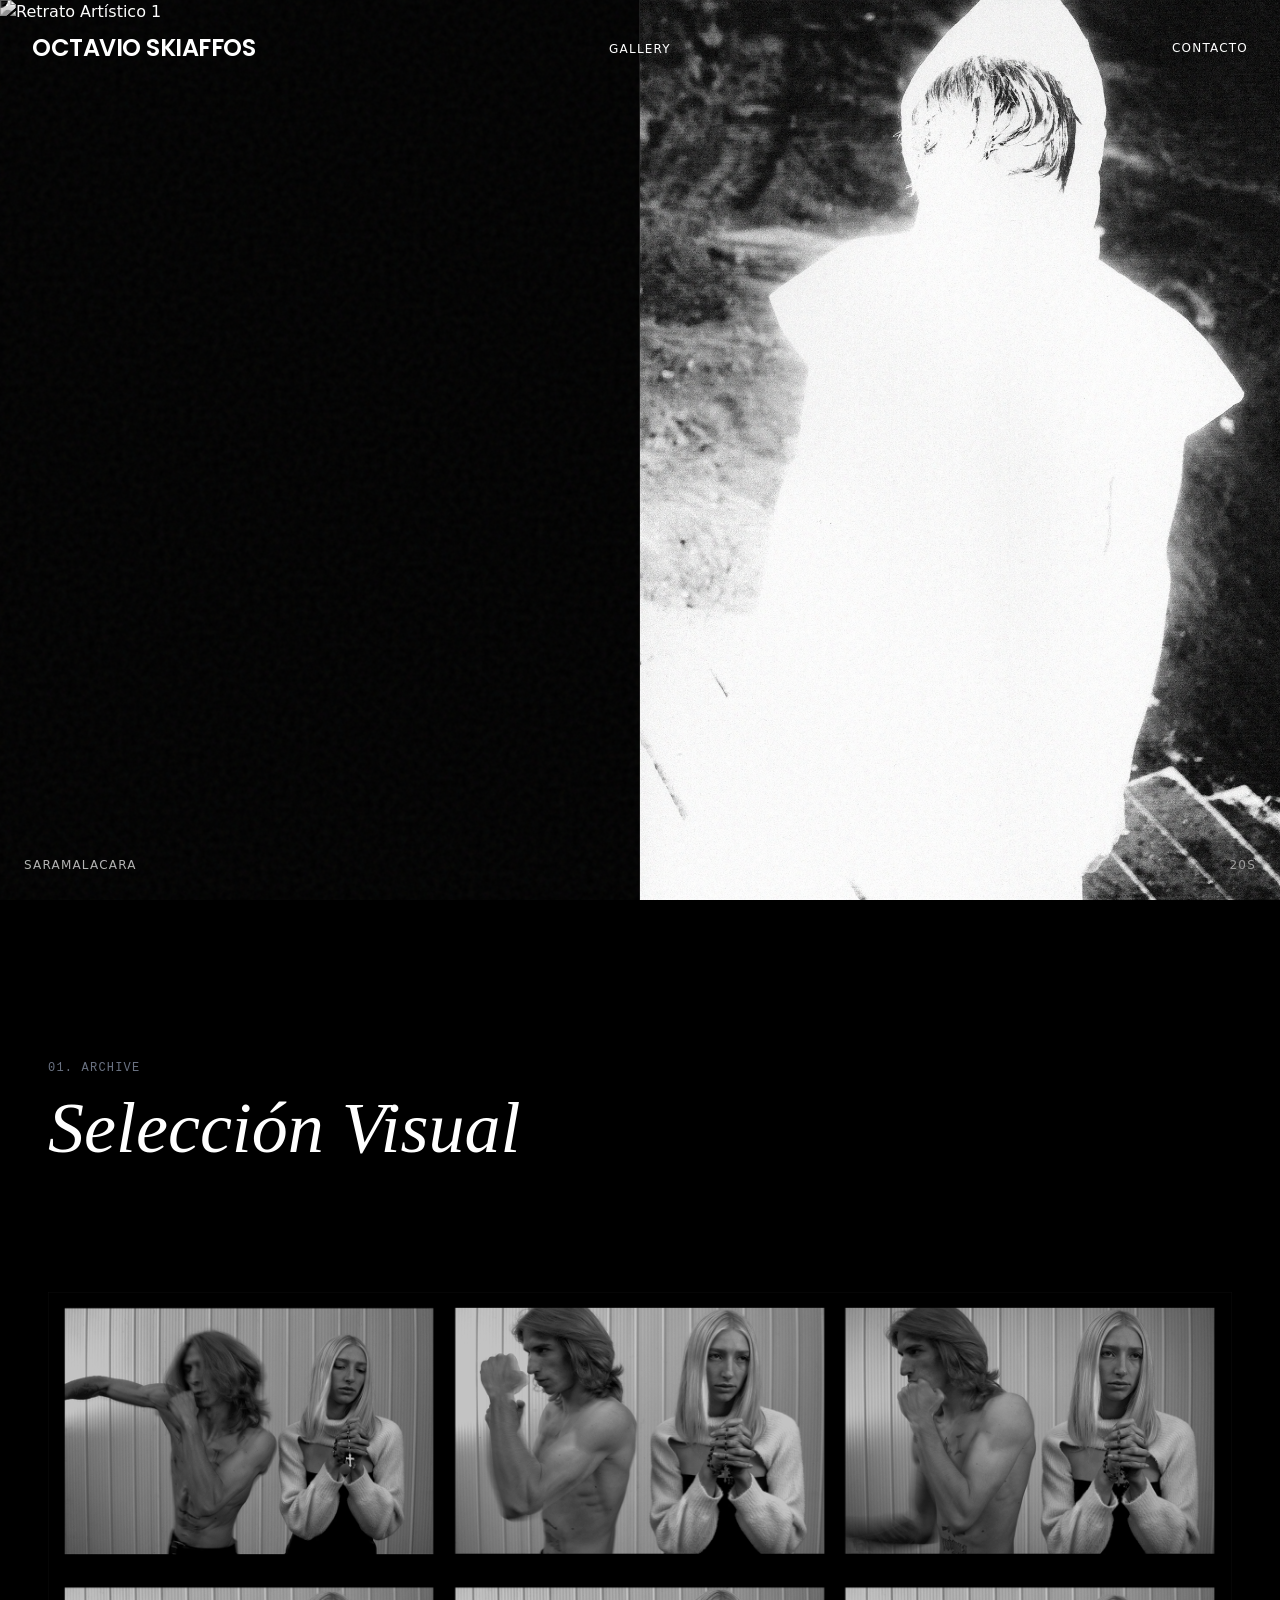
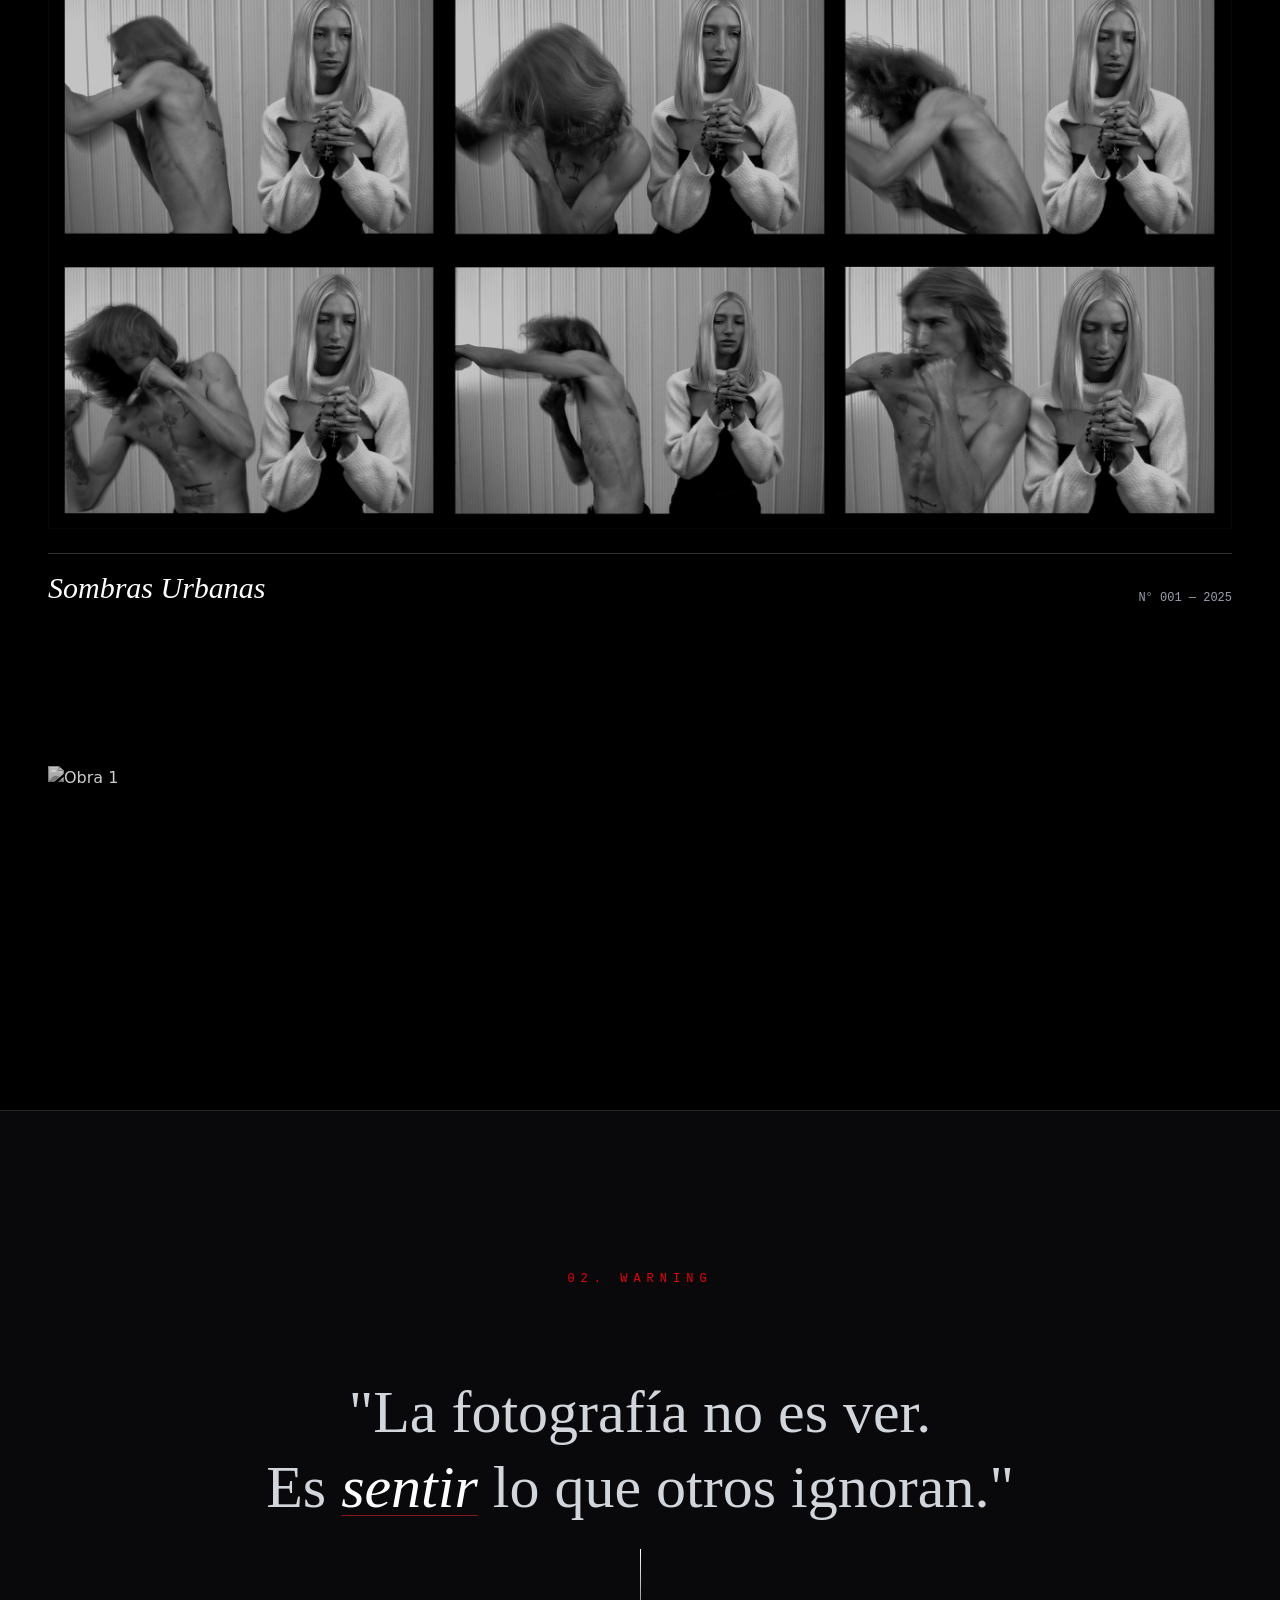
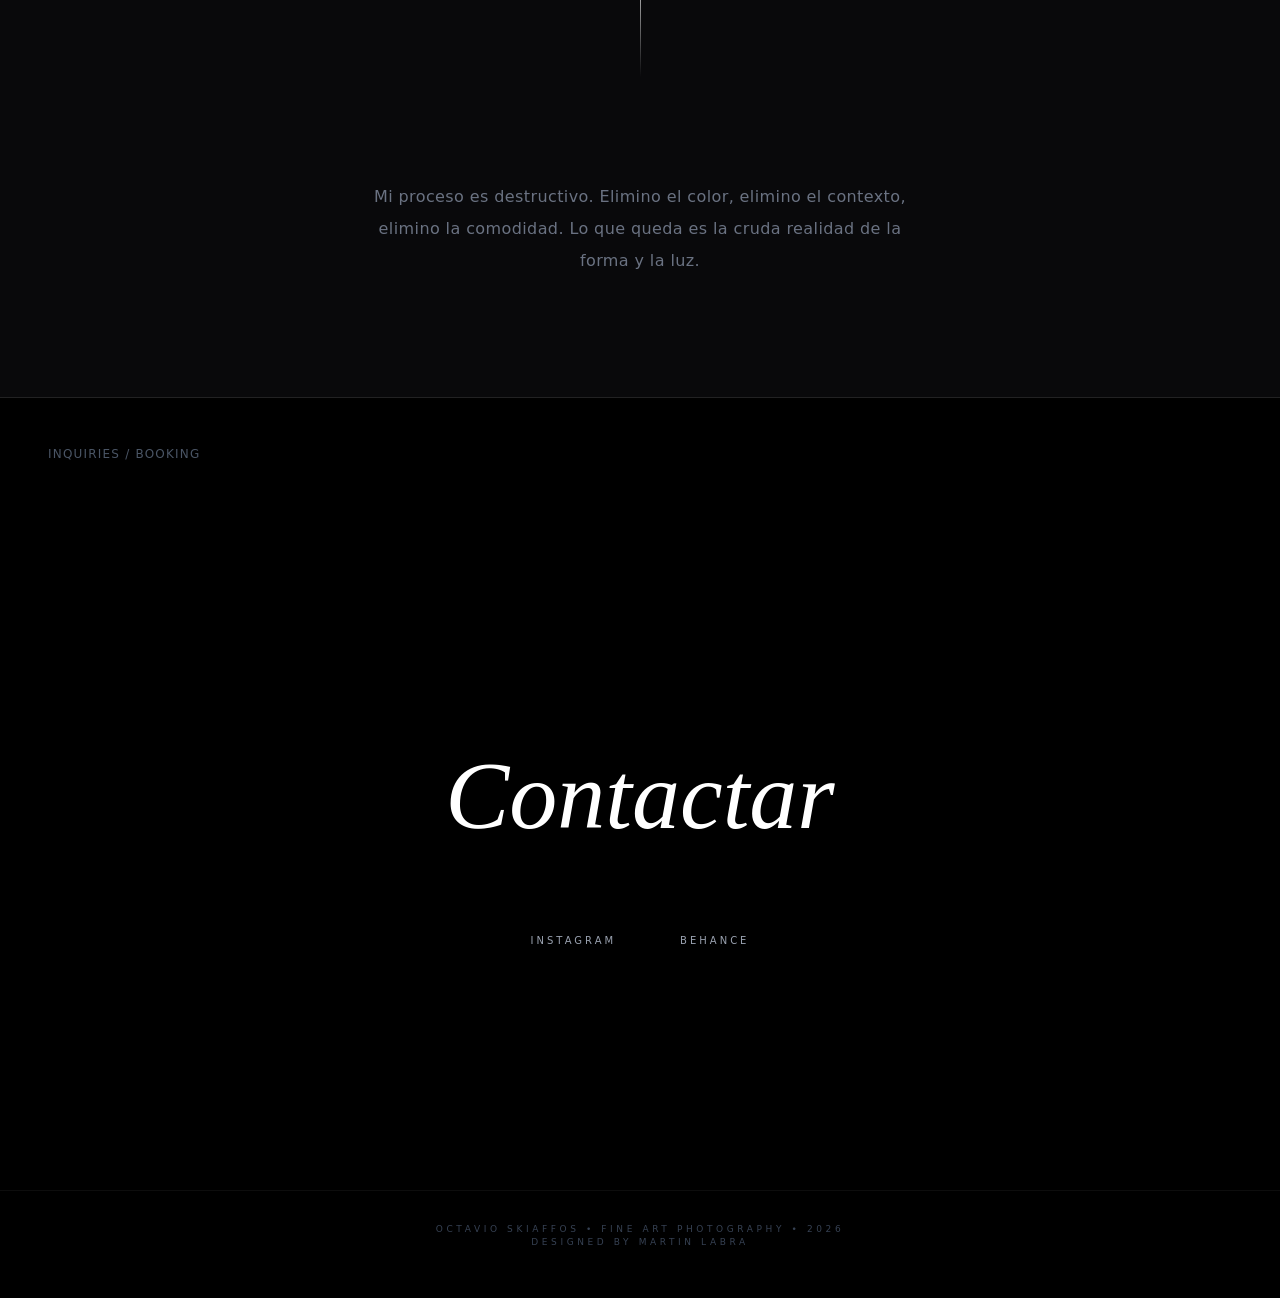
==== index.html @ 1b5b069c "Subida inicial (Corregida sin archivos gigantes)" ====
<!DOCTYPE html>
<html lang="es" class="scroll-smooth">
<head>
    <meta charset="UTF-8">
    <meta name="viewport" content="width=device-width, initial-scale=1.0">
    <title>OCTAVIOSKIAFFOS</title>
    <link href="./index.css" rel="stylesheet">
    <link rel="preconnect" href="https://fonts.googleapis.com">
    <link rel="preconnect" href="https://fonts.gstatic.com" crossorigin>
    <link href="https://fonts.googleapis.com/css2?family=Inter:wght@300;400&family=Playfair+Display:ital,wght@0,400;0,600;1,400&display=swap" rel="stylesheet">
    <link href="https://fonts.googleapis.com/css2?family=Poppins:wght@400;600;800;900&display=swap" rel="stylesheet">
    
    <style>
        /* --- CSS GLOBAL --- */
        body { cursor: none; } 
        
        /* Cursor mejorado: transition-opacity para que desaparezca suave al salir */
        .cursor-dot {
            pointer-events: none; 
            z-index: 9999; 
            mix-blend-mode: difference;
            transition: opacity 0.3s ease, transform 0.1s ease; /* Suavidad al desaparecer */
        }

        .noise {
            position: fixed; top: 0; left: 0; width: 100%; height: 100%;
            pointer-events: none; z-index: 50; opacity: 0.05;
            background-image: url("data:image/svg+xml,%3Csvg viewBox='0 0 200 200' xmlns='http://www.w3.org/2000/svg'%3E%3Cfilter id='noiseFilter'%3E%3CfeTurbulence type='fractalNoise' baseFrequency='0.65' numOctaves='3' stitchTiles='stitch'/%3E%3C/filter%3E%3Crect width='100%25' height='100%25' filter='url(%23noiseFilter)'/%3E%3C/svg%3E");
        }

        /* --- ANIMACIONES DEL LOADER --- */
        @keyframes fadeOutLoader {
            to { opacity: 0; visibility: hidden; }
        }

        @keyframes moveText {
            0% { 
                top: 50%; 
                left: 50%; 
                transform: translate(-50%, -50%); 
                font-size: 3rem; 
            }
            100% { 
                top: 32px; 
                left: 32px; 
                transform: translate(0, 0); 
                font-size: 1.5rem; 
            }
        }

        .font-poppins {
            font-family: 'Poppins', sans-serif !important;
            font-weight: 600 !important; 
            letter-spacing: -0.02em;
        }

        .animate-fadeOutLoader { 
            animation: fadeOutLoader 1.5s ease-out forwards; 
        }
        .animate-moveText { 
            animation: moveText 1.8s cubic-bezier(0.65, 0, 0.35, 1) forwards; 
            will-change: transform, font-size, top, left;
            backface-visibility: hidden;
        }
        
    </style>
</head>
<body class="text-white font-sans selection:bg-white selection:text-black overflow-x-hidden">

    <div id="loader" class="fixed inset-0 bg-black flex items-center justify-center z-[100]">
        <h1 id="loader-text" class="text-5xl leading-none font-poppins uppercase tracking-[0.2em] text-white text-center absolute whitespace-nowrap">
            Octavio Skiaffos
        </h1>
    </div>

    <div class="noise"></div>
    
    <div id="cursor" class="cursor-dot fixed w-4 h-4 bg-white rounded-full transform -translate-x-1/2 -translate-y-1/2"></div>

    <nav id="navbar" class="fixed top-0 w-full z-50 px-8 py-8 flex items-center transition-all duration-500 pointer-events-none opacity-0">
        <div id="nav-bg" class="absolute inset-0 bg-black/0 backdrop-blur-0 transition-all duration-500 z-[-1]"></div>

        <div class="flex-1 flex justify-start">
            <a href="#" class="pointer-events-auto text-xl md:text-2xl font-poppins uppercase tracking-[0.2em] text-white mix-blend-difference hover:opacity-70 transition z-50">
                Octavio Skiaffos
            </a>
        </div>

        <div class="flex-1 flex justify-center">
            <div id="nav-menu" class="pointer-events-auto transition-all duration-500">
                <a href="gallery1.html" class="text-[10px] md:text-xs tracking-widest uppercase text-white transition-all hover:text-gray-400">
                    Gallery
                </a>
            </div>
        </div>

        <div class="flex-1 flex justify-end">
            <a href="#contacto" class="pointer-events-auto text-[10px] md:text-xs tracking-widest uppercase text-white transition-all ">
                Contacto 
                <span class="absolute bottom-0 left-0 w-0 h-px bg-white transition-all group-hover:w-full"></span>
            </a>
        </div>
    </nav>

    <header class="h-screen w-full relative overflow-hidden bg-black flex flex-col md:flex-row">
        <div class="relative w-full h-1/2 md:w-1/2 md:h-full overflow-hidden group border-b md:border-b-0 md:border-r border-white/10">
            <img src="IMG/saramalacara/416.jpg" 
                 alt="Retrato Artístico 1" 
                 class="w-full h-full object-cover object-[0%_10%] grayscale hover:grayscale-0 transition-all duration-1000 ease-in-out transform scale-100 hover:scale-105">
            
            <div class="absolute bottom-6 left-6 z-10 mix-blend-difference pointer-events-none">
                <span class="text-xs uppercase tracking-widest text-white/70">SARAMALACARA</span>
            </div>
        </div>

        <div class="relative w-full h-1/2 md:w-1/2 md:h-full group">
            <img src="IMG/20s/24.jpg" 
                 alt="Retrato Artístico 2" 
                 class="w-full h-full object-cover object-[0%_5%] grayscale hover:grayscale-0 transition-all duration-1000 ease-in-out transform scale-100 hover:scale-105">
                 
            <div class="absolute bottom-6 right-6 z-10 mix-blend-difference pointer-events-none">
                <span class="text-xs uppercase tracking-widest text-white/70">20S</span>
            </div>
        </div>
    </header>

    <section id="obra" class="py-40 px-4 md:px-12 bg-black relative z-10">
        <div class="mb-32 flex flex-col items-start animate-on-scroll opacity-0 transition-opacity duration-1000">
            <span class="text-xs text-gray-500 font-mono mb-4 tracking-widest">01. ARCHIVE</span>
            <h2 class="text-5xl md:text-7xl font-serif italic text-white">Selección Visual</h2>
        </div>

        <div class="relative w-full mb-40 group animate-on-scroll opacity-0 transition-all duration-1000 translate-y-20">
            <div class="w-full overflow-hidden grayscale hover:grayscale-0 transition duration-1000 ease-in-out relative">
                <img src="IMG/editorial/SANTA TRINIDAD CONTACT SHEET.jpg" 
                     alt="Obra 1" 
                     class="block w-full h-auto transform scale-100 group-hover:scale-105 transition duration-1000">
                <div class="absolute inset-0 bg-black/20 group-hover:bg-transparent transition duration-1000"></div>
            </div>
            <div class="mt-6 flex justify-between items-end border-t border-white/20 pt-4">
                <h3 class="text-3xl font-serif italic">Sombras Urbanas</h3>
                <span class="text-xs font-mono text-gray-400">N° 001 &mdash; 2025</span>
            </div>
        </div>

        <div class="relative w-full mb-40 group animate-on-scroll opacity-0 transition-all duration-1000 translate-y-20">
            <div class="w-full overflow-hidden grayscale hover:grayscale-0 transition duration-1000 ease-in-out relative">
                <img src="IMG/editorial/200.jpeg" 
                     alt="Obra 1" 
                     class="block w-full h-auto transform scale-100 group-hover:scale-105 transition duration-1000">
                <div class="absolute inset-0 bg-black/20 group-hover:bg-transparent transition duration-1000"></div>
            </div>
        </div>
    </section>

    <section id="manifiesto" class="py-40 px-8 bg-zinc-950 text-center flex flex-col items-center justify-center min-h-[90vh] relative z-10 border-y border-white/10">
        <span class="text-xs text-red-600 font-mono mb-12 tracking-[0.5em] uppercase animate-on-scroll opacity-0">02. Warning</span>
        <p class="text-3xl md:text-6xl font-serif leading-tight max-w-5xl text-gray-300 animate-on-scroll opacity-0 translate-y-10 transition-all duration-1000 delay-300">
            "La fotografía no es ver. <br>Es <span class="text-white italic underline decoration-1 underline-offset-8 decoration-red-900">sentir</span> lo que otros ignoran."
        </p>
        <div class="w-[1px] h-32 bg-gradient-to-b from-white to-transparent my-16 animate-on-scroll opacity-0 delay-500"></div>
        <p class="text-sm md:text-base text-gray-500 max-w-xl leading-loose font-light tracking-wide animate-on-scroll opacity-0 translate-y-10 transition-all duration-1000 delay-700">
            Mi proceso es destructivo. Elimino el color, elimino el contexto, elimino la comodidad. Lo que queda es la cruda realidad de la forma y la luz.
        </p>
    </section>

    <section id="contacto" class="h-screen flex flex-col justify-center items-center bg-black relative z-10">
        <span class="absolute top-12 left-12 text-xs text-gray-600 tracking-widest">INQUIRIES / BOOKING</span>
        
        <div class="relative group">
            <a href="mailto:art@octavioskiaffos.com" class="text-5xl md:text-8xl font-serif italic text-white mix-blend-difference hover:text-red-600 transition duration-700">
                Contactar
            </a>
             <div class="h-px w-0 bg-red-600 mt-2 transition-all duration-700 group-hover:w-full"></div>
        </div>
        
        <div class="mt-20 flex space-x-16">
            <a href="#" class="text-[10px] tracking-[0.3em] uppercase text-gray-400 hover:text-white transition">Instagram</a>
            <a href="#" class="text-[10px] tracking-[0.3em] uppercase text-gray-400 hover:text-white transition">Behance</a>
        </div>

        <footer class="absolute bottom-12 w-full text-center border-t border-white/5 pt-8">
            <p class="text-[9px] text-gray-700 tracking-[0.4em] uppercase">
                Octavio Skiaffos &bull; Fine Art Photography &bull; 2026
            </p>
            <p class="text-[9px] text-gray-700 tracking-[0.4em] uppercase">
                Designed by Martin Labra
            </p>
        </footer>
    </section>

    <script>
        // --- 1. FORZAR SCROLL AL INICIO AL RECARGAR ---
        // Esto le dice al navegador que no recuerde dónde estaba el usuario.
        if (history.scrollRestoration) {
            history.scrollRestoration = 'manual';
        }
        window.scrollTo(0, 0);

        // --- 2. CURSOR ---
        const cursor = document.getElementById('cursor');
        
        // Movimiento básico
        const moveCursor = (e) => {
            cursor.style.left = e.clientX + 'px';
            cursor.style.top = e.clientY + 'px';
        }
        document.addEventListener('mousemove', moveCursor);

        // Ocultar cursor si sale de la ventana
        document.addEventListener('mouseleave', () => {
            cursor.classList.add('opacity-0');
        });
        
        // Mostrar cursor al volver a entrar
        document.addEventListener('mouseenter', () => {
            cursor.classList.remove('opacity-0');
        });

        // Scroll animation observer
        const observer = new IntersectionObserver((entries) => {
            entries.forEach(entry => {
                if (entry.isIntersecting) {
                    entry.target.classList.remove('opacity-0', 'translate-y-20');
                }
            });
        }, { threshold: 0.1 });

        document.querySelectorAll('.animate-on-scroll').forEach((el) => {
            observer.observe(el);
        });

        // Efecto del nav (Scroll)
        const navBg = document.getElementById('nav-bg');
        const navbar = document.getElementById('navbar');

        window.addEventListener('scroll', () => {
            if (window.scrollY > 50) {
                navBg.classList.replace('bg-black/0', 'bg-black'); 
                navBg.classList.replace('backdrop-blur-0', 'backdrop-blur-md');
                navbar.classList.replace('py-8', 'py-4');
            } else {
                navBg.classList.replace('bg-black', 'bg-black/0'); 
                navBg.classList.replace('backdrop-blur-md', 'backdrop-blur-0');
                navbar.classList.replace('py-4', 'py-8');
            }
        });

        // --- SCRIPT DEL LOADER ---
        document.addEventListener('DOMContentLoaded', () => {
            const loader = document.getElementById('loader');
            const loaderText = document.getElementById('loader-text');
            const navElements = document.getElementById('navbar');

            // Asegurar bloqueo de scroll
            document.body.classList.add('overflow-hidden');
            window.scrollTo(0, 0); // Doble seguridad

            setTimeout(() => {
                loaderText.classList.add('animate-moveText');
            }, 300);

            loaderText.addEventListener('animationend', () => {
                loader.classList.add('animate-fadeOutLoader');
                
                setTimeout(() => {
                    loader.style.display = 'none'; 
                    document.body.classList.remove('overflow-hidden'); 
                    navElements.classList.remove('opacity-0'); 
                }, 1400); 
            });
        });
    </script>
</body>
</html>
---- index.css ----
/*! tailwindcss v4.1.18 | MIT License | https://tailwindcss.com */
@layer properties;
@layer theme, base, components, utilities;
@layer theme {
  :root, :host {
    --font-sans: ui-sans-serif, system-ui, sans-serif, 'Apple Color Emoji', 'Segoe UI Emoji', 'Segoe UI Symbol',
    'Noto Color Emoji';
    --font-serif: ui-serif, Georgia, Cambria, 'Times New Roman', Times, serif;
    --font-mono: ui-monospace, SFMono-Regular, Menlo, Monaco, Consolas, 'Liberation Mono', 'Courier New',
    monospace;
    --color-red-500: oklch(63.7% 0.237 25.331);
    --color-red-600: oklch(57.7% 0.245 27.325);
    --color-red-900: oklch(39.6% 0.141 25.723);
    --color-blue-500: oklch(62.3% 0.214 259.815);
    --color-blue-600: oklch(54.6% 0.245 262.881);
    --color-blue-700: oklch(48.8% 0.243 264.376);
    --color-gray-50: oklch(98.5% 0.002 247.839);
    --color-gray-300: oklch(87.2% 0.01 258.338);
    --color-gray-400: oklch(70.7% 0.022 261.325);
    --color-gray-500: oklch(55.1% 0.027 264.364);
    --color-gray-600: oklch(44.6% 0.03 256.802);
    --color-gray-700: oklch(37.3% 0.034 259.733);
    --color-gray-800: oklch(27.8% 0.033 256.848);
    --color-gray-900: oklch(21% 0.034 264.665);
    --color-zinc-700: oklch(37% 0.013 285.805);
    --color-zinc-800: oklch(27.4% 0.006 286.033);
    --color-zinc-900: oklch(21% 0.006 285.885);
    --color-zinc-950: oklch(14.1% 0.005 285.823);
    --color-black: #000;
    --color-white: #fff;
    --spacing: 0.25rem;
    --container-md: 28rem;
    --container-lg: 32rem;
    --container-xl: 36rem;
    --container-3xl: 48rem;
    --container-4xl: 56rem;
    --container-5xl: 64rem;
    --container-7xl: 80rem;
    --text-xs: 0.75rem;
    --text-xs--line-height: calc(1 / 0.75);
    --text-sm: 0.875rem;
    --text-sm--line-height: calc(1.25 / 0.875);
    --text-base: 1rem;
    --text-base--line-height: calc(1.5 / 1);
    --text-lg: 1.125rem;
    --text-lg--line-height: calc(1.75 / 1.125);
    --text-xl: 1.25rem;
    --text-xl--line-height: calc(1.75 / 1.25);
    --text-2xl: 1.5rem;
    --text-2xl--line-height: calc(2 / 1.5);
    --text-3xl: 1.875rem;
    --text-3xl--line-height: calc(2.25 / 1.875);
    --text-4xl: 2.25rem;
    --text-4xl--line-height: calc(2.5 / 2.25);
    --text-5xl: 3rem;
    --text-5xl--line-height: 1;
    --text-6xl: 3.75rem;
    --text-6xl--line-height: 1;
    --text-7xl: 4.5rem;
    --text-7xl--line-height: 1;
    --text-8xl: 6rem;
    --text-8xl--line-height: 1;
    --text-9xl: 8rem;
    --text-9xl--line-height: 1;
    --font-weight-light: 300;
    --font-weight-medium: 500;
    --font-weight-semibold: 600;
    --font-weight-bold: 700;
    --font-weight-extrabold: 800;
    --tracking-tighter: -0.05em;
    --tracking-tight: -0.025em;
    --tracking-wide: 0.025em;
    --tracking-widest: 0.1em;
    --leading-tight: 1.25;
    --leading-relaxed: 1.625;
    --leading-loose: 2;
    --radius-md: 0.375rem;
    --radius-lg: 0.5rem;
    --ease-out: cubic-bezier(0, 0, 0.2, 1);
    --ease-in-out: cubic-bezier(0.4, 0, 0.2, 1);
    --blur-md: 12px;
    --aspect-video: 16 / 9;
    --default-transition-duration: 150ms;
    --default-transition-timing-function: cubic-bezier(0.4, 0, 0.2, 1);
    --default-font-family: var(--font-sans);
    --default-mono-font-family: var(--font-mono);
  }
}
@layer base {
  *, ::after, ::before, ::backdrop, ::file-selector-button {
    box-sizing: border-box;
    margin: 0;
    padding: 0;
    border: 0 solid;
  }
  html, :host {
    line-height: 1.5;
    -webkit-text-size-adjust: 100%;
    tab-size: 4;
    font-family: var(--default-font-family, ui-sans-serif, system-ui, sans-serif, 'Apple Color Emoji', 'Segoe UI Emoji', 'Segoe UI Symbol', 'Noto Color Emoji');
    font-feature-settings: var(--default-font-feature-settings, normal);
    font-variation-settings: var(--default-font-variation-settings, normal);
    -webkit-tap-highlight-color: transparent;
  }
  hr {
    height: 0;
    color: inherit;
    border-top-width: 1px;
  }
  abbr:where([title]) {
    -webkit-text-decoration: underline dotted;
    text-decoration: underline dotted;
  }
  h1, h2, h3, h4, h5, h6 {
    font-size: inherit;
    font-weight: inherit;
  }
  a {
    color: inherit;
    -webkit-text-decoration: inherit;
    text-decoration: inherit;
  }
  b, strong {
    font-weight: bolder;
  }
  code, kbd, samp, pre {
    font-family: var(--default-mono-font-family, ui-monospace, SFMono-Regular, Menlo, Monaco, Consolas, 'Liberation Mono', 'Courier New', monospace);
    font-feature-settings: var(--default-mono-font-feature-settings, normal);
    font-variation-settings: var(--default-mono-font-variation-settings, normal);
    font-size: 1em;
  }
  small {
    font-size: 80%;
  }
  sub, sup {
    font-size: 75%;
    line-height: 0;
    position: relative;
    vertical-align: baseline;
  }
  sub {
    bottom: -0.25em;
  }
  sup {
    top: -0.5em;
  }
  table {
    text-indent: 0;
    border-color: inherit;
    border-collapse: collapse;
  }
  :-moz-focusring {
    outline: auto;
  }
  progress {
    vertical-align: baseline;
  }
  summary {
    display: list-item;
  }
  ol, ul, menu {
    list-style: none;
  }
  img, svg, video, canvas, audio, iframe, embed, object {
    display: block;
    vertical-align: middle;
  }
  img, video {
    max-width: 100%;
    height: auto;
  }
  button, input, select, optgroup, textarea, ::file-selector-button {
    font: inherit;
    font-feature-settings: inherit;
    font-variation-settings: inherit;
    letter-spacing: inherit;
    color: inherit;
    border-radius: 0;
    background-color: transparent;
    opacity: 1;
  }
  :where(select:is([multiple], [size])) optgroup {
    font-weight: bolder;
  }
  :where(select:is([multiple], [size])) optgroup option {
    padding-inline-start: 20px;
  }
  ::file-selector-button {
    margin-inline-end: 4px;
  }
  ::placeholder {
    opacity: 1;
  }
  @supports (not (-webkit-appearance: -apple-pay-button))  or (contain-intrinsic-size: 1px) {
    ::placeholder {
      color: currentcolor;
      @supports (color: color-mix(in lab, red, red)) {
        color: color-mix(in oklab, currentcolor 50%, transparent);
      }
    }
  }
  textarea {
    resize: vertical;
  }
  ::-webkit-search-decoration {
    -webkit-appearance: none;
  }
  ::-webkit-date-and-time-value {
    min-height: 1lh;
    text-align: inherit;
  }
  ::-webkit-datetime-edit {
    display: inline-flex;
  }
  ::-webkit-datetime-edit-fields-wrapper {
    padding: 0;
  }
  ::-webkit-datetime-edit, ::-webkit-datetime-edit-year-field, ::-webkit-datetime-edit-month-field, ::-webkit-datetime-edit-day-field, ::-webkit-datetime-edit-hour-field, ::-webkit-datetime-edit-minute-field, ::-webkit-datetime-edit-second-field, ::-webkit-datetime-edit-millisecond-field, ::-webkit-datetime-edit-meridiem-field {
    padding-block: 0;
  }
  ::-webkit-calendar-picker-indicator {
    line-height: 1;
  }
  :-moz-ui-invalid {
    box-shadow: none;
  }
  button, input:where([type='button'], [type='reset'], [type='submit']), ::file-selector-button {
    appearance: button;
  }
  ::-webkit-inner-spin-button, ::-webkit-outer-spin-button {
    height: auto;
  }
  [hidden]:where(:not([hidden='until-found'])) {
    display: none !important;
  }
}
@layer utilities {
  .pointer-events-auto {
    pointer-events: auto;
  }
  .pointer-events-none {
    pointer-events: none;
  }
  .absolute {
    position: absolute;
  }
  .fixed {
    position: fixed;
  }
  .relative {
    position: relative;
  }
  .inset-0 {
    inset: calc(var(--spacing) * 0);
  }
  .-top-10 {
    top: calc(var(--spacing) * -10);
  }
  .top-0 {
    top: calc(var(--spacing) * 0);
  }
  .top-1 {
    top: calc(var(--spacing) * 1);
  }
  .top-1\/2 {
    top: calc(1/2 * 100%);
  }
  .top-8 {
    top: calc(var(--spacing) * 8);
  }
  .top-12 {
    top: calc(var(--spacing) * 12);
  }
  .-right-10 {
    right: calc(var(--spacing) * -10);
  }
  .-right-12 {
    right: calc(var(--spacing) * -12);
  }
  .right-6 {
    right: calc(var(--spacing) * 6);
  }
  .right-8 {
    right: calc(var(--spacing) * 8);
  }
  .-bottom-8 {
    bottom: calc(var(--spacing) * -8);
  }
  .-bottom-12 {
    bottom: calc(var(--spacing) * -12);
  }
  .bottom-0 {
    bottom: calc(var(--spacing) * 0);
  }
  .bottom-4 {
    bottom: calc(var(--spacing) * 4);
  }
  .bottom-6 {
    bottom: calc(var(--spacing) * 6);
  }
  .bottom-8 {
    bottom: calc(var(--spacing) * 8);
  }
  .bottom-12 {
    bottom: calc(var(--spacing) * 12);
  }
  .bottom-\[-40px\] {
    bottom: -40px;
  }
  .-left-10 {
    left: calc(var(--spacing) * -10);
  }
  .-left-20 {
    left: calc(var(--spacing) * -20);
  }
  .left-0 {
    left: calc(var(--spacing) * 0);
  }
  .left-4 {
    left: calc(var(--spacing) * 4);
  }
  .left-6 {
    left: calc(var(--spacing) * 6);
  }
  .left-8 {
    left: calc(var(--spacing) * 8);
  }
  .left-12 {
    left: calc(var(--spacing) * 12);
  }
  .z-10 {
    z-index: 10;
  }
  .z-20 {
    z-index: 20;
  }
  .z-50 {
    z-index: 50;
  }
  .z-\[-1\] {
    z-index: -1;
  }
  .z-\[60\] {
    z-index: 60;
  }
  .z-\[70\] {
    z-index: 70;
  }
  .z-\[100\] {
    z-index: 100;
  }
  .mx-auto {
    margin-inline: auto;
  }
  .my-16 {
    margin-block: calc(var(--spacing) * 16);
  }
  .mt-0 {
    margin-top: calc(var(--spacing) * 0);
  }
  .mt-1 {
    margin-top: calc(var(--spacing) * 1);
  }
  .mt-2 {
    margin-top: calc(var(--spacing) * 2);
  }
  .mt-4 {
    margin-top: calc(var(--spacing) * 4);
  }
  .mt-6 {
    margin-top: calc(var(--spacing) * 6);
  }
  .mt-8 {
    margin-top: calc(var(--spacing) * 8);
  }
  .mt-20 {
    margin-top: calc(var(--spacing) * 20);
  }
  .mr-8 {
    margin-right: calc(var(--spacing) * 8);
  }
  .mb-2 {
    margin-bottom: calc(var(--spacing) * 2);
  }
  .mb-4 {
    margin-bottom: calc(var(--spacing) * 4);
  }
  .mb-12 {
    margin-bottom: calc(var(--spacing) * 12);
  }
  .mb-32 {
    margin-bottom: calc(var(--spacing) * 32);
  }
  .mb-40 {
    margin-bottom: calc(var(--spacing) * 40);
  }
  .ml-auto {
    margin-left: auto;
  }
  .block {
    display: block;
  }
  .flex {
    display: flex;
  }
  .grid {
    display: grid;
  }
  .hidden {
    display: none;
  }
  .table {
    display: table;
  }
  .aspect-\[2\/3\] {
    aspect-ratio: 2/3;
  }
  .aspect-\[3\/4\] {
    aspect-ratio: 3/4;
  }
  .aspect-\[4\/3\] {
    aspect-ratio: 4/3;
  }
  .aspect-\[9\/16\] {
    aspect-ratio: 9/16;
  }
  .aspect-square {
    aspect-ratio: 1 / 1;
  }
  .aspect-video {
    aspect-ratio: var(--aspect-video);
  }
  .h-1 {
    height: calc(var(--spacing) * 1);
  }
  .h-1\/2 {
    height: calc(1/2 * 100%);
  }
  .h-4 {
    height: calc(var(--spacing) * 4);
  }
  .h-32 {
    height: calc(var(--spacing) * 32);
  }
  .h-\[50vh\] {
    height: 50vh;
  }
  .h-\[60vh\] {
    height: 60vh;
  }
  .h-\[70vh\] {
    height: 70vh;
  }
  .h-auto {
    height: auto;
  }
  .h-full {
    height: 100%;
  }
  .h-px {
    height: 1px;
  }
  .h-screen {
    height: 100vh;
  }
  .min-h-\[90vh\] {
    min-height: 90vh;
  }
  .w-0 {
    width: calc(var(--spacing) * 0);
  }
  .w-4 {
    width: calc(var(--spacing) * 4);
  }
  .w-\[1px\] {
    width: 1px;
  }
  .w-\[20vw\] {
    width: 20vw;
  }
  .w-\[40vw\] {
    width: 40vw;
  }
  .w-full {
    width: 100%;
  }
  .max-w-5xl {
    max-width: var(--container-5xl);
  }
  .max-w-md {
    max-width: var(--container-md);
  }
  .max-w-xl {
    max-width: var(--container-xl);
  }
  .flex-1 {
    flex: 1;
  }
  .flex-shrink {
    flex-shrink: 1;
  }
  .border-collapse {
    border-collapse: collapse;
  }
  .-translate-x-1 {
    --tw-translate-x: calc(var(--spacing) * -1);
    translate: var(--tw-translate-x) var(--tw-translate-y);
  }
  .-translate-x-1\/2 {
    --tw-translate-x: calc(calc(1/2 * 100%) * -1);
    translate: var(--tw-translate-x) var(--tw-translate-y);
  }
  .-translate-y-1 {
    --tw-translate-y: calc(var(--spacing) * -1);
    translate: var(--tw-translate-x) var(--tw-translate-y);
  }
  .-translate-y-1\/2 {
    --tw-translate-y: calc(calc(1/2 * 100%) * -1);
    translate: var(--tw-translate-x) var(--tw-translate-y);
  }
  .translate-y-10 {
    --tw-translate-y: calc(var(--spacing) * 10);
    translate: var(--tw-translate-x) var(--tw-translate-y);
  }
  .translate-y-20 {
    --tw-translate-y: calc(var(--spacing) * 20);
    translate: var(--tw-translate-x) var(--tw-translate-y);
  }
  .scale-100 {
    --tw-scale-x: 100%;
    --tw-scale-y: 100%;
    --tw-scale-z: 100%;
    scale: var(--tw-scale-x) var(--tw-scale-y);
  }
  .scale-\[4\] {
    scale: 4;
  }
  .-rotate-90 {
    rotate: calc(90deg * -1);
  }
  .transform {
    transform: var(--tw-rotate-x,) var(--tw-rotate-y,) var(--tw-rotate-z,) var(--tw-skew-x,) var(--tw-skew-y,);
  }
  .cursor-pointer {
    cursor: pointer;
  }
  .resize {
    resize: both;
  }
  .grid-cols-1 {
    grid-template-columns: repeat(1, minmax(0, 1fr));
  }
  .flex-col {
    flex-direction: column;
  }
  .items-baseline {
    align-items: baseline;
  }
  .items-center {
    align-items: center;
  }
  .items-end {
    align-items: flex-end;
  }
  .items-start {
    align-items: flex-start;
  }
  .justify-between {
    justify-content: space-between;
  }
  .justify-center {
    justify-content: center;
  }
  .justify-end {
    justify-content: flex-end;
  }
  .justify-start {
    justify-content: flex-start;
  }
  .gap-8 {
    gap: calc(var(--spacing) * 8);
  }
  .space-y-1 {
    :where(& > :not(:last-child)) {
      --tw-space-y-reverse: 0;
      margin-block-start: calc(calc(var(--spacing) * 1) * var(--tw-space-y-reverse));
      margin-block-end: calc(calc(var(--spacing) * 1) * calc(1 - var(--tw-space-y-reverse)));
    }
  }
  .space-y-2 {
    :where(& > :not(:last-child)) {
      --tw-space-y-reverse: 0;
      margin-block-start: calc(calc(var(--spacing) * 2) * var(--tw-space-y-reverse));
      margin-block-end: calc(calc(var(--spacing) * 2) * calc(1 - var(--tw-space-y-reverse)));
    }
  }
  .gap-x-8 {
    column-gap: calc(var(--spacing) * 8);
  }
  .space-x-16 {
    :where(& > :not(:last-child)) {
      --tw-space-x-reverse: 0;
      margin-inline-start: calc(calc(var(--spacing) * 16) * var(--tw-space-x-reverse));
      margin-inline-end: calc(calc(var(--spacing) * 16) * calc(1 - var(--tw-space-x-reverse)));
    }
  }
  .gap-y-20 {
    row-gap: calc(var(--spacing) * 20);
  }
  .overflow-hidden {
    overflow: hidden;
  }
  .overflow-x-hidden {
    overflow-x: hidden;
  }
  .scroll-smooth {
    scroll-behavior: smooth;
  }
  .rounded-full {
    border-radius: calc(infinity * 1px);
  }
  .border {
    border-style: var(--tw-border-style);
    border-width: 1px;
  }
  .border-y {
    border-block-style: var(--tw-border-style);
    border-block-width: 1px;
  }
  .border-t {
    border-top-style: var(--tw-border-style);
    border-top-width: 1px;
  }
  .border-b {
    border-bottom-style: var(--tw-border-style);
    border-bottom-width: 1px;
  }
  .border-dashed {
    --tw-border-style: dashed;
    border-style: dashed;
  }
  .border-white {
    border-color: var(--color-white);
  }
  .border-white\/5 {
    border-color: color-mix(in srgb, #fff 5%, transparent);
    @supports (color: color-mix(in lab, red, red)) {
      border-color: color-mix(in oklab, var(--color-white) 5%, transparent);
    }
  }
  .border-white\/10 {
    border-color: color-mix(in srgb, #fff 10%, transparent);
    @supports (color: color-mix(in lab, red, red)) {
      border-color: color-mix(in oklab, var(--color-white) 10%, transparent);
    }
  }
  .border-white\/20 {
    border-color: color-mix(in srgb, #fff 20%, transparent);
    @supports (color: color-mix(in lab, red, red)) {
      border-color: color-mix(in oklab, var(--color-white) 20%, transparent);
    }
  }
  .border-white\/30 {
    border-color: color-mix(in srgb, #fff 30%, transparent);
    @supports (color: color-mix(in lab, red, red)) {
      border-color: color-mix(in oklab, var(--color-white) 30%, transparent);
    }
  }
  .bg-black {
    background-color: var(--color-black);
  }
  .bg-black\/0 {
    background-color: color-mix(in srgb, #000 0%, transparent);
    @supports (color: color-mix(in lab, red, red)) {
      background-color: color-mix(in oklab, var(--color-black) 0%, transparent);
    }
  }
  .bg-black\/20 {
    background-color: color-mix(in srgb, #000 20%, transparent);
    @supports (color: color-mix(in lab, red, red)) {
      background-color: color-mix(in oklab, var(--color-black) 20%, transparent);
    }
  }
  .bg-gray-900 {
    background-color: var(--color-gray-900);
  }
  .bg-red-600 {
    background-color: var(--color-red-600);
  }
  .bg-white {
    background-color: var(--color-white);
  }
  .bg-zinc-700 {
    background-color: var(--color-zinc-700);
  }
  .bg-zinc-800 {
    background-color: var(--color-zinc-800);
  }
  .bg-zinc-900 {
    background-color: var(--color-zinc-900);
  }
  .bg-zinc-950 {
    background-color: var(--color-zinc-950);
  }
  .bg-gradient-to-b {
    --tw-gradient-position: to bottom in oklab;
    background-image: linear-gradient(var(--tw-gradient-stops));
  }
  .from-white {
    --tw-gradient-from: var(--color-white);
    --tw-gradient-stops: var(--tw-gradient-via-stops, var(--tw-gradient-position), var(--tw-gradient-from) var(--tw-gradient-from-position), var(--tw-gradient-to) var(--tw-gradient-to-position));
  }
  .to-transparent {
    --tw-gradient-to: transparent;
    --tw-gradient-stops: var(--tw-gradient-via-stops, var(--tw-gradient-position), var(--tw-gradient-from) var(--tw-gradient-from-position), var(--tw-gradient-to) var(--tw-gradient-to-position));
  }
  .object-cover {
    object-fit: cover;
  }
  .object-\[0\%_5\%\] {
    object-position: 0% 5%;
  }
  .object-\[0\%_10\%\] {
    object-position: 0% 10%;
  }
  .p-8 {
    padding: calc(var(--spacing) * 8);
  }
  .px-4 {
    padding-inline: calc(var(--spacing) * 4);
  }
  .px-6 {
    padding-inline: calc(var(--spacing) * 6);
  }
  .px-8 {
    padding-inline: calc(var(--spacing) * 8);
  }
  .py-2 {
    padding-block: calc(var(--spacing) * 2);
  }
  .py-4 {
    padding-block: calc(var(--spacing) * 4);
  }
  .py-8 {
    padding-block: calc(var(--spacing) * 8);
  }
  .py-40 {
    padding-block: calc(var(--spacing) * 40);
  }
  .pt-4 {
    padding-top: calc(var(--spacing) * 4);
  }
  .pt-8 {
    padding-top: calc(var(--spacing) * 8);
  }
  .pt-32 {
    padding-top: calc(var(--spacing) * 32);
  }
  .pb-20 {
    padding-bottom: calc(var(--spacing) * 20);
  }
  .text-center {
    text-align: center;
  }
  .text-right {
    text-align: right;
  }
  .font-mono {
    font-family: var(--font-mono);
  }
  .font-sans {
    font-family: var(--font-sans);
  }
  .font-serif {
    font-family: var(--font-serif);
  }
  .text-2xl {
    font-size: var(--text-2xl);
    line-height: var(--tw-leading, var(--text-2xl--line-height));
  }
  .text-3xl {
    font-size: var(--text-3xl);
    line-height: var(--tw-leading, var(--text-3xl--line-height));
  }
  .text-4xl {
    font-size: var(--text-4xl);
    line-height: var(--tw-leading, var(--text-4xl--line-height));
  }
  .text-5xl {
    font-size: var(--text-5xl);
    line-height: var(--tw-leading, var(--text-5xl--line-height));
  }
  .text-6xl {
    font-size: var(--text-6xl);
    line-height: var(--tw-leading, var(--text-6xl--line-height));
  }
  .text-sm {
    font-size: var(--text-sm);
    line-height: var(--tw-leading, var(--text-sm--line-height));
  }
  .text-xl {
    font-size: var(--text-xl);
    line-height: var(--tw-leading, var(--text-xl--line-height));
  }
  .text-xs {
    font-size: var(--text-xs);
    line-height: var(--tw-leading, var(--text-xs--line-height));
  }
  .text-\[8vw\] {
    font-size: 8vw;
  }
  .text-\[9px\] {
    font-size: 9px;
  }
  .text-\[10px\] {
    font-size: 10px;
  }
  .leading-loose {
    --tw-leading: var(--leading-loose);
    line-height: var(--leading-loose);
  }
  .leading-none {
    --tw-leading: 1;
    line-height: 1;
  }
  .leading-relaxed {
    --tw-leading: var(--leading-relaxed);
    line-height: var(--leading-relaxed);
  }
  .leading-tight {
    --tw-leading: var(--leading-tight);
    line-height: var(--leading-tight);
  }
  .font-bold {
    --tw-font-weight: var(--font-weight-bold);
    font-weight: var(--font-weight-bold);
  }
  .font-light {
    --tw-font-weight: var(--font-weight-light);
    font-weight: var(--font-weight-light);
  }
  .tracking-\[0\.2em\] {
    --tw-tracking: 0.2em;
    letter-spacing: 0.2em;
  }
  .tracking-\[0\.3em\] {
    --tw-tracking: 0.3em;
    letter-spacing: 0.3em;
  }
  .tracking-\[0\.4em\] {
    --tw-tracking: 0.4em;
    letter-spacing: 0.4em;
  }
  .tracking-\[0\.5em\] {
    --tw-tracking: 0.5em;
    letter-spacing: 0.5em;
  }
  .tracking-tighter {
    --tw-tracking: var(--tracking-tighter);
    letter-spacing: var(--tracking-tighter);
  }
  .tracking-wide {
    --tw-tracking: var(--tracking-wide);
    letter-spacing: var(--tracking-wide);
  }
  .tracking-widest {
    --tw-tracking: var(--tracking-widest);
    letter-spacing: var(--tracking-widest);
  }
  .whitespace-nowrap {
    white-space: nowrap;
  }
  .text-gray-300 {
    color: var(--color-gray-300);
  }
  .text-gray-400 {
    color: var(--color-gray-400);
  }
  .text-gray-500 {
    color: var(--color-gray-500);
  }
  .text-gray-600 {
    color: var(--color-gray-600);
  }
  .text-gray-700 {
    color: var(--color-gray-700);
  }
  .text-red-500 {
    color: var(--color-red-500);
  }
  .text-red-600 {
    color: var(--color-red-600);
  }
  .text-white {
    color: var(--color-white);
  }
  .text-white\/30 {
    color: color-mix(in srgb, #fff 30%, transparent);
    @supports (color: color-mix(in lab, red, red)) {
      color: color-mix(in oklab, var(--color-white) 30%, transparent);
    }
  }
  .text-white\/50 {
    color: color-mix(in srgb, #fff 50%, transparent);
    @supports (color: color-mix(in lab, red, red)) {
      color: color-mix(in oklab, var(--color-white) 50%, transparent);
    }
  }
  .text-white\/60 {
    color: color-mix(in srgb, #fff 60%, transparent);
    @supports (color: color-mix(in lab, red, red)) {
      color: color-mix(in oklab, var(--color-white) 60%, transparent);
    }
  }
  .text-white\/70 {
    color: color-mix(in srgb, #fff 70%, transparent);
    @supports (color: color-mix(in lab, red, red)) {
      color: color-mix(in oklab, var(--color-white) 70%, transparent);
    }
  }
  .text-white\/80 {
    color: color-mix(in srgb, #fff 80%, transparent);
    @supports (color: color-mix(in lab, red, red)) {
      color: color-mix(in oklab, var(--color-white) 80%, transparent);
    }
  }
  .uppercase {
    text-transform: uppercase;
  }
  .italic {
    font-style: italic;
  }
  .underline {
    text-decoration-line: underline;
  }
  .decoration-red-900 {
    text-decoration-color: var(--color-red-900);
  }
  .decoration-1 {
    text-decoration-thickness: 1px;
  }
  .underline-offset-8 {
    text-underline-offset: 8px;
  }
  .opacity-0 {
    opacity: 0%;
  }
  .opacity-50 {
    opacity: 50%;
  }
  .mix-blend-difference {
    mix-blend-mode: difference;
  }
  .mix-blend-normal {
    mix-blend-mode: normal;
  }
  .outline {
    outline-style: var(--tw-outline-style);
    outline-width: 1px;
  }
  .grayscale {
    --tw-grayscale: grayscale(100%);
    filter: var(--tw-blur,) var(--tw-brightness,) var(--tw-contrast,) var(--tw-grayscale,) var(--tw-hue-rotate,) var(--tw-invert,) var(--tw-saturate,) var(--tw-sepia,) var(--tw-drop-shadow,);
  }
  .filter {
    filter: var(--tw-blur,) var(--tw-brightness,) var(--tw-contrast,) var(--tw-grayscale,) var(--tw-hue-rotate,) var(--tw-invert,) var(--tw-saturate,) var(--tw-sepia,) var(--tw-drop-shadow,);
  }
  .backdrop-blur-md {
    --tw-backdrop-blur: blur(var(--blur-md));
    -webkit-backdrop-filter: var(--tw-backdrop-blur,) var(--tw-backdrop-brightness,) var(--tw-backdrop-contrast,) var(--tw-backdrop-grayscale,) var(--tw-backdrop-hue-rotate,) var(--tw-backdrop-invert,) var(--tw-backdrop-opacity,) var(--tw-backdrop-saturate,) var(--tw-backdrop-sepia,);
    backdrop-filter: var(--tw-backdrop-blur,) var(--tw-backdrop-brightness,) var(--tw-backdrop-contrast,) var(--tw-backdrop-grayscale,) var(--tw-backdrop-hue-rotate,) var(--tw-backdrop-invert,) var(--tw-backdrop-opacity,) var(--tw-backdrop-saturate,) var(--tw-backdrop-sepia,);
  }
  .backdrop-filter {
    -webkit-backdrop-filter: var(--tw-backdrop-blur,) var(--tw-backdrop-brightness,) var(--tw-backdrop-contrast,) var(--tw-backdrop-grayscale,) var(--tw-backdrop-hue-rotate,) var(--tw-backdrop-invert,) var(--tw-backdrop-opacity,) var(--tw-backdrop-saturate,) var(--tw-backdrop-sepia,);
    backdrop-filter: var(--tw-backdrop-blur,) var(--tw-backdrop-brightness,) var(--tw-backdrop-contrast,) var(--tw-backdrop-grayscale,) var(--tw-backdrop-hue-rotate,) var(--tw-backdrop-invert,) var(--tw-backdrop-opacity,) var(--tw-backdrop-saturate,) var(--tw-backdrop-sepia,);
  }
  .transition {
    transition-property: color, background-color, border-color, outline-color, text-decoration-color, fill, stroke, --tw-gradient-from, --tw-gradient-via, --tw-gradient-to, opacity, box-shadow, transform, translate, scale, rotate, filter, -webkit-backdrop-filter, backdrop-filter, display, content-visibility, overlay, pointer-events;
    transition-timing-function: var(--tw-ease, var(--default-transition-timing-function));
    transition-duration: var(--tw-duration, var(--default-transition-duration));
  }
  .transition-all {
    transition-property: all;
    transition-timing-function: var(--tw-ease, var(--default-transition-timing-function));
    transition-duration: var(--tw-duration, var(--default-transition-duration));
  }
  .transition-opacity {
    transition-property: opacity;
    transition-timing-function: var(--tw-ease, var(--default-transition-timing-function));
    transition-duration: var(--tw-duration, var(--default-transition-duration));
  }
  .transition-transform {
    transition-property: transform, translate, scale, rotate;
    transition-timing-function: var(--tw-ease, var(--default-transition-timing-function));
    transition-duration: var(--tw-duration, var(--default-transition-duration));
  }
  .delay-75 {
    transition-delay: 75ms;
  }
  .delay-100 {
    transition-delay: 100ms;
  }
  .delay-300 {
    transition-delay: 300ms;
  }
  .delay-500 {
    transition-delay: 500ms;
  }
  .delay-700 {
    transition-delay: 700ms;
  }
  .duration-100 {
    --tw-duration: 100ms;
    transition-duration: 100ms;
  }
  .duration-500 {
    --tw-duration: 500ms;
    transition-duration: 500ms;
  }
  .duration-700 {
    --tw-duration: 700ms;
    transition-duration: 700ms;
  }
  .duration-1000 {
    --tw-duration: 1000ms;
    transition-duration: 1000ms;
  }
  .ease-in-out {
    --tw-ease: var(--ease-in-out);
    transition-timing-function: var(--ease-in-out);
  }
  .ease-out {
    --tw-ease: var(--ease-out);
    transition-timing-function: var(--ease-out);
  }
  .group-hover\:w-full {
    &:is(:where(.group):hover *) {
      @media (hover: hover) {
        width: 100%;
      }
    }
  }
  .group-hover\:scale-105 {
    &:is(:where(.group):hover *) {
      @media (hover: hover) {
        --tw-scale-x: 105%;
        --tw-scale-y: 105%;
        --tw-scale-z: 105%;
        scale: var(--tw-scale-x) var(--tw-scale-y);
      }
    }
  }
  .group-hover\:bg-transparent {
    &:is(:where(.group):hover *) {
      @media (hover: hover) {
        background-color: transparent;
      }
    }
  }
  .group-hover\:text-white {
    &:is(:where(.group):hover *) {
      @media (hover: hover) {
        color: var(--color-white);
      }
    }
  }
  .group-hover\:opacity-100 {
    &:is(:where(.group):hover *) {
      @media (hover: hover) {
        opacity: 100%;
      }
    }
  }
  .selection\:bg-red-600 {
    & *::selection {
      background-color: var(--color-red-600);
    }
    &::selection {
      background-color: var(--color-red-600);
    }
  }
  .selection\:bg-white {
    & *::selection {
      background-color: var(--color-white);
    }
    &::selection {
      background-color: var(--color-white);
    }
  }
  .selection\:text-black {
    & *::selection {
      color: var(--color-black);
    }
    &::selection {
      color: var(--color-black);
    }
  }
  .selection\:text-white {
    & *::selection {
      color: var(--color-white);
    }
    &::selection {
      color: var(--color-white);
    }
  }
  .hover\:scale-105 {
    &:hover {
      @media (hover: hover) {
        --tw-scale-x: 105%;
        --tw-scale-y: 105%;
        --tw-scale-z: 105%;
        scale: var(--tw-scale-x) var(--tw-scale-y);
      }
    }
  }
  .hover\:bg-white {
    &:hover {
      @media (hover: hover) {
        background-color: var(--color-white);
      }
    }
  }
  .hover\:text-black {
    &:hover {
      @media (hover: hover) {
        color: var(--color-black);
      }
    }
  }
  .hover\:text-gray-400 {
    &:hover {
      @media (hover: hover) {
        color: var(--color-gray-400);
      }
    }
  }
  .hover\:text-red-500 {
    &:hover {
      @media (hover: hover) {
        color: var(--color-red-500);
      }
    }
  }
  .hover\:text-red-600 {
    &:hover {
      @media (hover: hover) {
        color: var(--color-red-600);
      }
    }
  }
  .hover\:text-white {
    &:hover {
      @media (hover: hover) {
        color: var(--color-white);
      }
    }
  }
  .hover\:italic {
    &:hover {
      @media (hover: hover) {
        font-style: italic;
      }
    }
  }
  .hover\:opacity-70 {
    &:hover {
      @media (hover: hover) {
        opacity: 70%;
      }
    }
  }
  .hover\:grayscale-0 {
    &:hover {
      @media (hover: hover) {
        --tw-grayscale: grayscale(0%);
        filter: var(--tw-blur,) var(--tw-brightness,) var(--tw-contrast,) var(--tw-grayscale,) var(--tw-hue-rotate,) var(--tw-invert,) var(--tw-saturate,) var(--tw-sepia,) var(--tw-drop-shadow,);
      }
    }
  }
  .md\:mt-20 {
    @media (width >= 48rem) {
      margin-top: calc(var(--spacing) * 20);
    }
  }
  .md\:mt-\[-100px\] {
    @media (width >= 48rem) {
      margin-top: -100px;
    }
  }
  .md\:inline-block {
    @media (width >= 48rem) {
      display: inline-block;
    }
  }
  .md\:h-full {
    @media (width >= 48rem) {
      height: 100%;
    }
  }
  .md\:w-1\/2 {
    @media (width >= 48rem) {
      width: calc(1/2 * 100%);
    }
  }
  .md\:grid-cols-2 {
    @media (width >= 48rem) {
      grid-template-columns: repeat(2, minmax(0, 1fr));
    }
  }
  .md\:flex-row {
    @media (width >= 48rem) {
      flex-direction: row;
    }
  }
  .md\:space-y-0 {
    @media (width >= 48rem) {
      :where(& > :not(:last-child)) {
        --tw-space-y-reverse: 0;
        margin-block-start: calc(calc(var(--spacing) * 0) * var(--tw-space-y-reverse));
        margin-block-end: calc(calc(var(--spacing) * 0) * calc(1 - var(--tw-space-y-reverse)));
      }
    }
  }
  .md\:border-r {
    @media (width >= 48rem) {
      border-right-style: var(--tw-border-style);
      border-right-width: 1px;
    }
  }
  .md\:border-b-0 {
    @media (width >= 48rem) {
      border-bottom-style: var(--tw-border-style);
      border-bottom-width: 0px;
    }
  }
  .md\:border-none {
    @media (width >= 48rem) {
      --tw-border-style: none;
      border-style: none;
    }
  }
  .md\:px-12 {
    @media (width >= 48rem) {
      padding-inline: calc(var(--spacing) * 12);
    }
  }
  .md\:px-20 {
    @media (width >= 48rem) {
      padding-inline: calc(var(--spacing) * 20);
    }
  }
  .md\:text-2xl {
    @media (width >= 48rem) {
      font-size: var(--text-2xl);
      line-height: var(--tw-leading, var(--text-2xl--line-height));
    }
  }
  .md\:text-6xl {
    @media (width >= 48rem) {
      font-size: var(--text-6xl);
      line-height: var(--tw-leading, var(--text-6xl--line-height));
    }
  }
  .md\:text-7xl {
    @media (width >= 48rem) {
      font-size: var(--text-7xl);
      line-height: var(--tw-leading, var(--text-7xl--line-height));
    }
  }
  .md\:text-8xl {
    @media (width >= 48rem) {
      font-size: var(--text-8xl);
      line-height: var(--tw-leading, var(--text-8xl--line-height));
    }
  }
  .md\:text-base {
    @media (width >= 48rem) {
      font-size: var(--text-base);
      line-height: var(--tw-leading, var(--text-base--line-height));
    }
  }
  .md\:text-xs {
    @media (width >= 48rem) {
      font-size: var(--text-xs);
      line-height: var(--tw-leading, var(--text-xs--line-height));
    }
  }
  .lg\:grid-cols-3 {
    @media (width >= 64rem) {
      grid-template-columns: repeat(3, minmax(0, 1fr));
    }
  }
  .lg\:text-9xl {
    @media (width >= 64rem) {
      font-size: var(--text-9xl);
      line-height: var(--tw-leading, var(--text-9xl--line-height));
    }
  }
}
@property --tw-translate-x {
  syntax: "*";
  inherits: false;
  initial-value: 0;
}
@property --tw-translate-y {
  syntax: "*";
  inherits: false;
  initial-value: 0;
}
@property --tw-translate-z {
  syntax: "*";
  inherits: false;
  initial-value: 0;
}
@property --tw-scale-x {
  syntax: "*";
  inherits: false;
  initial-value: 1;
}
@property --tw-scale-y {
  syntax: "*";
  inherits: false;
  initial-value: 1;
}
@property --tw-scale-z {
  syntax: "*";
  inherits: false;
  initial-value: 1;
}
@property --tw-rotate-x {
  syntax: "*";
  inherits: false;
}
@property --tw-rotate-y {
  syntax: "*";
  inherits: false;
}
@property --tw-rotate-z {
  syntax: "*";
  inherits: false;
}
@property --tw-skew-x {
  syntax: "*";
  inherits: false;
}
@property --tw-skew-y {
  syntax: "*";
  inherits: false;
}
@property --tw-space-y-reverse {
  syntax: "*";
  inherits: false;
  initial-value: 0;
}
@property --tw-space-x-reverse {
  syntax: "*";
  inherits: false;
  initial-value: 0;
}
@property --tw-border-style {
  syntax: "*";
  inherits: false;
  initial-value: solid;
}
@property --tw-gradient-position {
  syntax: "*";
  inherits: false;
}
@property --tw-gradient-from {
  syntax: "<color>";
  inherits: false;
  initial-value: #0000;
}
@property --tw-gradient-via {
  syntax: "<color>";
  inherits: false;
  initial-value: #0000;
}
@property --tw-gradient-to {
  syntax: "<color>";
  inherits: false;
  initial-value: #0000;
}
@property --tw-gradient-stops {
  syntax: "*";
  inherits: false;
}
@property --tw-gradient-via-stops {
  syntax: "*";
  inherits: false;
}
@property --tw-gradient-from-position {
  syntax: "<length-percentage>";
  inherits: false;
  initial-value: 0%;
}
@property --tw-gradient-via-position {
  syntax: "<length-percentage>";
  inherits: false;
  initial-value: 50%;
}
@property --tw-gradient-to-position {
  syntax: "<length-percentage>";
  inherits: false;
  initial-value: 100%;
}
@property --tw-leading {
  syntax: "*";
  inherits: false;
}
@property --tw-font-weight {
  syntax: "*";
  inherits: false;
}
@property --tw-tracking {
  syntax: "*";
  inherits: false;
}
@property --tw-outline-style {
  syntax: "*";
  inherits: false;
  initial-value: solid;
}
@property --tw-blur {
  syntax: "*";
  inherits: false;
}
@property --tw-brightness {
  syntax: "*";
  inherits: false;
}
@property --tw-contrast {
  syntax: "*";
  inherits: false;
}
@property --tw-grayscale {
  syntax: "*";
  inherits: false;
}
@property --tw-hue-rotate {
  syntax: "*";
  inherits: false;
}
@property --tw-invert {
  syntax: "*";
  inherits: false;
}
@property --tw-opacity {
  syntax: "*";
  inherits: false;
}
@property --tw-saturate {
  syntax: "*";
  inherits: false;
}
@property --tw-sepia {
  syntax: "*";
  inherits: false;
}
@property --tw-drop-shadow {
  syntax: "*";
  inherits: false;
}
@property --tw-drop-shadow-color {
  syntax: "*";
  inherits: false;
}
@property --tw-drop-shadow-alpha {
  syntax: "<percentage>";
  inherits: false;
  initial-value: 100%;
}
@property --tw-drop-shadow-size {
  syntax: "*";
  inherits: false;
}
@property --tw-backdrop-blur {
  syntax: "*";
  inherits: false;
}
@property --tw-backdrop-brightness {
  syntax: "*";
  inherits: false;
}
@property --tw-backdrop-contrast {
  syntax: "*";
  inherits: false;
}
@property --tw-backdrop-grayscale {
  syntax: "*";
  inherits: false;
}
@property --tw-backdrop-hue-rotate {
  syntax: "*";
  inherits: false;
}
@property --tw-backdrop-invert {
  syntax: "*";
  inherits: false;
}
@property --tw-backdrop-opacity {
  syntax: "*";
  inherits: false;
}
@property --tw-backdrop-saturate {
  syntax: "*";
  inherits: false;
}
@property --tw-backdrop-sepia {
  syntax: "*";
  inherits: false;
}
@property --tw-duration {
  syntax: "*";
  inherits: false;
}
@property --tw-ease {
  syntax: "*";
  inherits: false;
}
@layer properties {
  @supports ((-webkit-hyphens: none) and (not (margin-trim: inline))) or ((-moz-orient: inline) and (not (color:rgb(from red r g b)))) {
    *, ::before, ::after, ::backdrop {
      --tw-translate-x: 0;
      --tw-translate-y: 0;
      --tw-translate-z: 0;
      --tw-scale-x: 1;
      --tw-scale-y: 1;
      --tw-scale-z: 1;
      --tw-rotate-x: initial;
      --tw-rotate-y: initial;
      --tw-rotate-z: initial;
      --tw-skew-x: initial;
      --tw-skew-y: initial;
      --tw-space-y-reverse: 0;
      --tw-space-x-reverse: 0;
      --tw-border-style: solid;
      --tw-gradient-position: initial;
      --tw-gradient-from: #0000;
      --tw-gradient-via: #0000;
      --tw-gradient-to: #0000;
      --tw-gradient-stops: initial;
      --tw-gradient-via-stops: initial;
      --tw-gradient-from-position: 0%;
      --tw-gradient-via-position: 50%;
      --tw-gradient-to-position: 100%;
      --tw-leading: initial;
      --tw-font-weight: initial;
      --tw-tracking: initial;
      --tw-outline-style: solid;
      --tw-blur: initial;
      --tw-brightness: initial;
      --tw-contrast: initial;
      --tw-grayscale: initial;
      --tw-hue-rotate: initial;
      --tw-invert: initial;
      --tw-opacity: initial;
      --tw-saturate: initial;
      --tw-sepia: initial;
      --tw-drop-shadow: initial;
      --tw-drop-shadow-color: initial;
      --tw-drop-shadow-alpha: 100%;
      --tw-drop-shadow-size: initial;
      --tw-backdrop-blur: initial;
      --tw-backdrop-brightness: initial;
      --tw-backdrop-contrast: initial;
      --tw-backdrop-grayscale: initial;
      --tw-backdrop-hue-rotate: initial;
      --tw-backdrop-invert: initial;
      --tw-backdrop-opacity: initial;
      --tw-backdrop-saturate: initial;
      --tw-backdrop-sepia: initial;
      --tw-duration: initial;
      --tw-ease: initial;
    }
  }
}
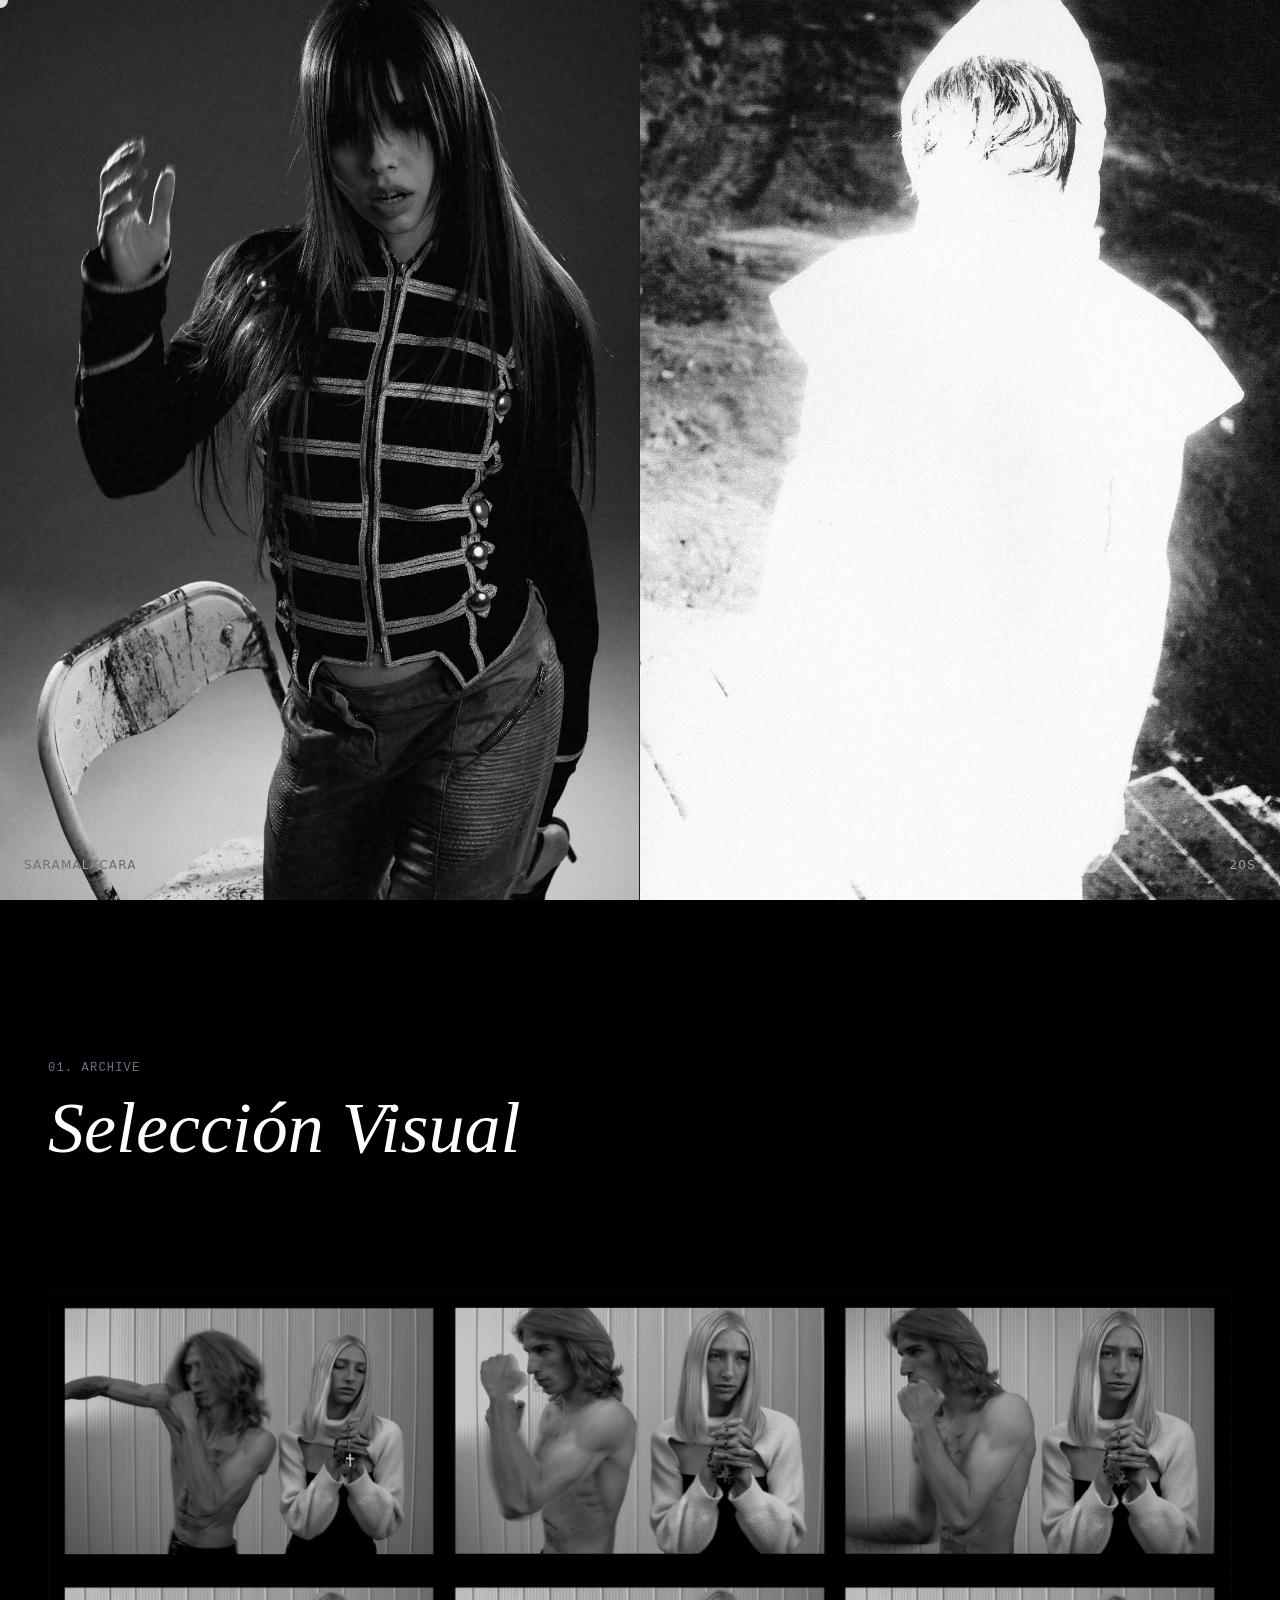
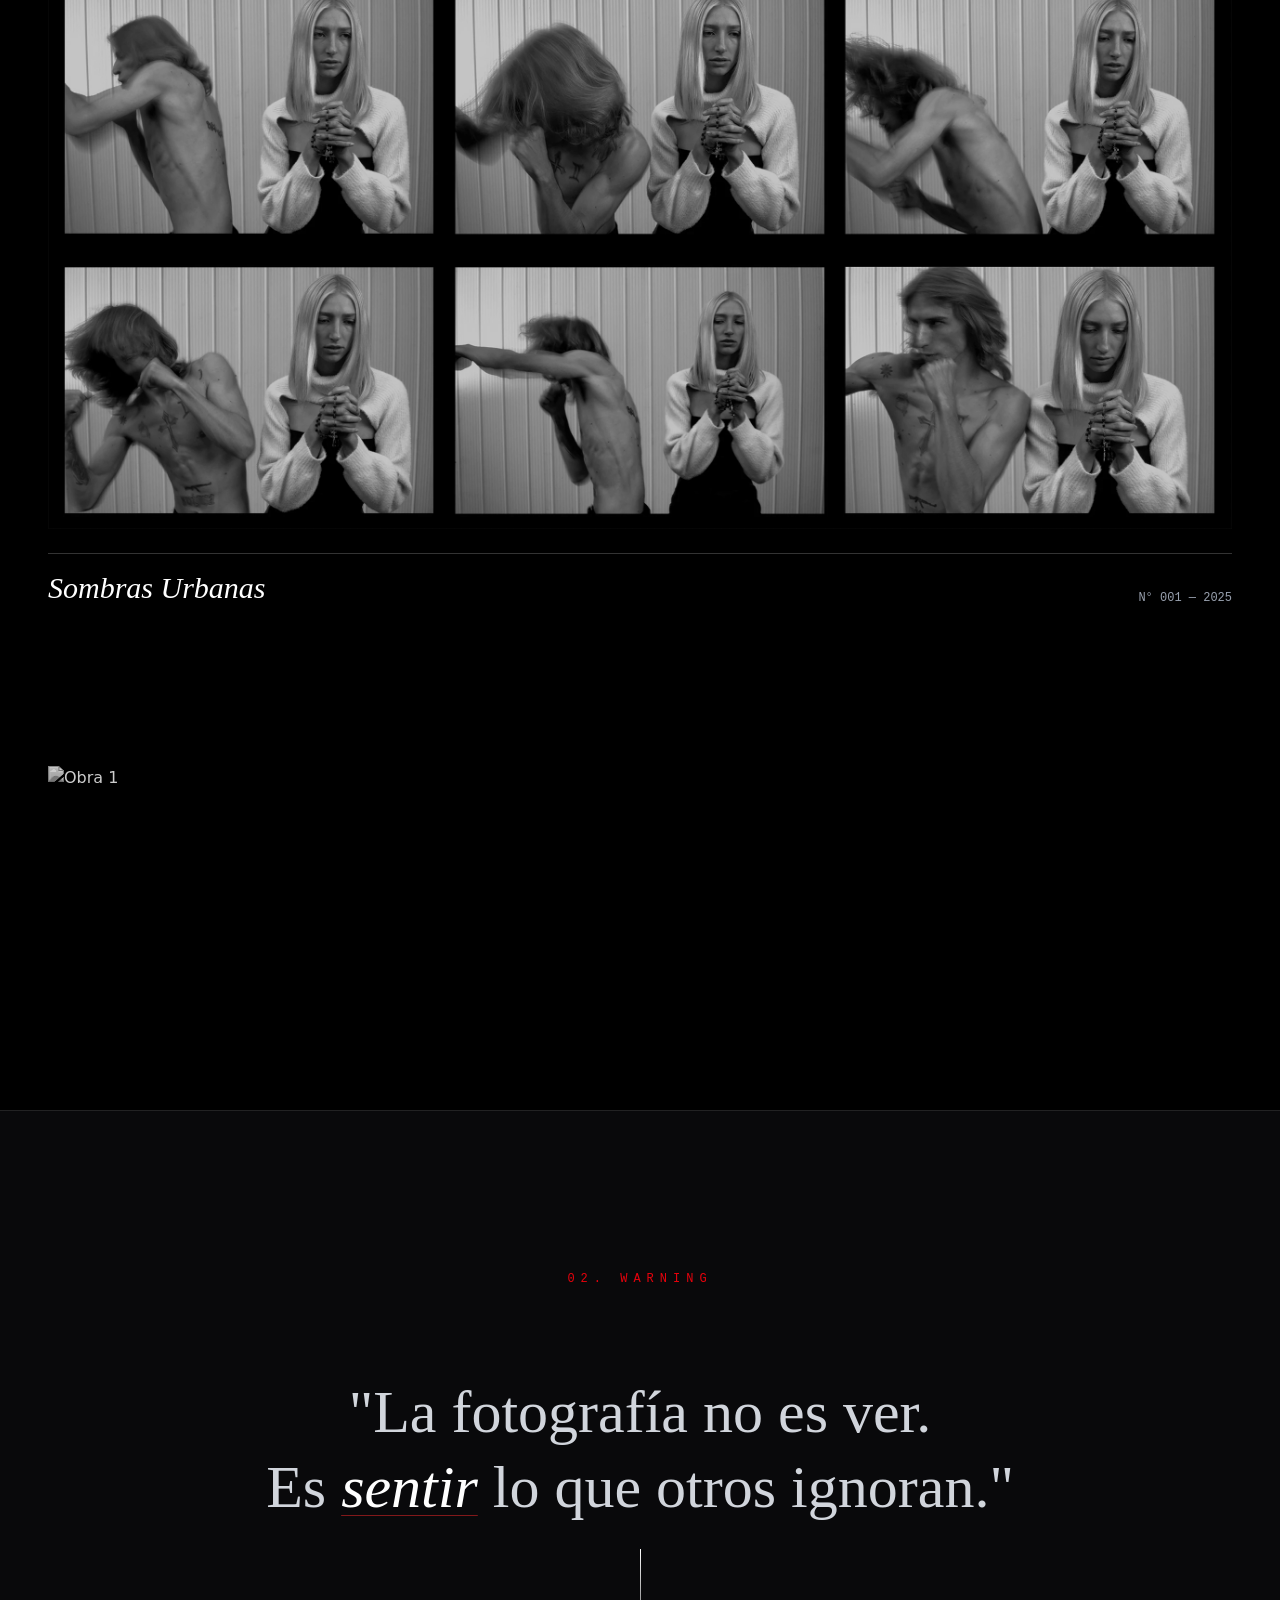
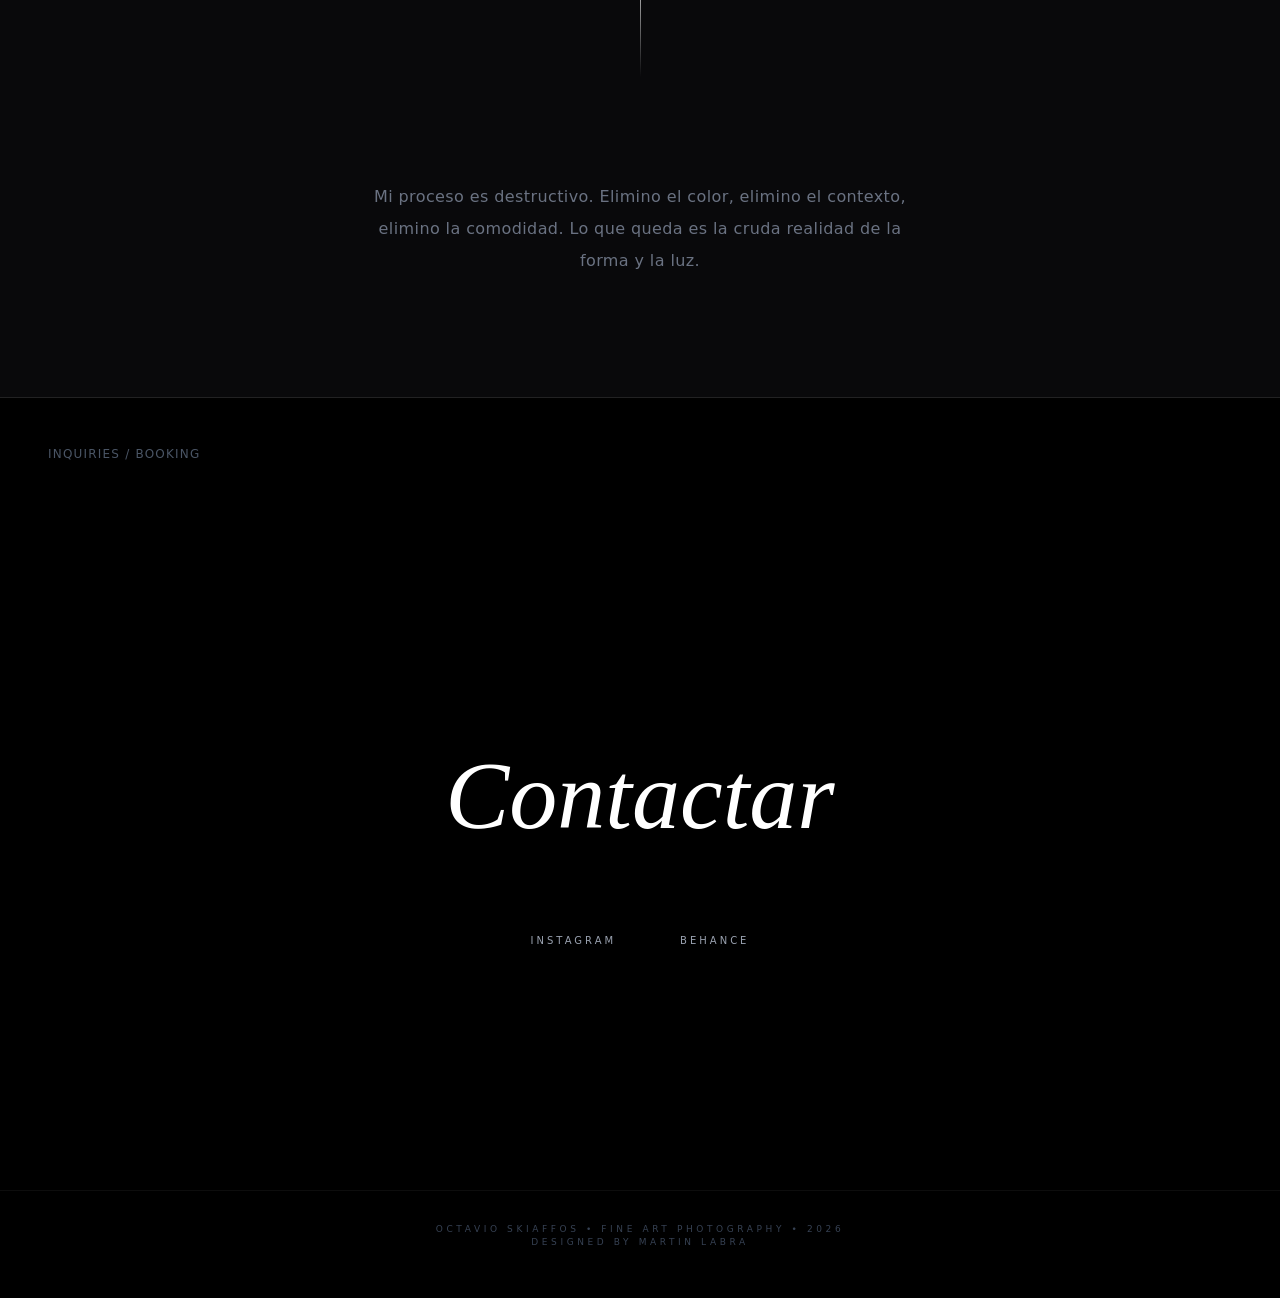
==== commit c0b29c02: "Ajustes visuales + gallery + carga y optimizacion de fotos" ====
--- a/index.html
+++ b/index.html
@@ -104,7 +104,7 @@
 
     <header class="h-screen w-full relative overflow-hidden bg-black flex flex-col md:flex-row">
         <div class="relative w-full h-1/2 md:w-1/2 md:h-full overflow-hidden group border-b md:border-b-0 md:border-r border-white/10">
-            <img src="IMG/saramalacara/416.jpg" 
+            <img src="optimizadas_web/saramalacara/70.webp" 
                  alt="Retrato Artístico 1" 
                  class="w-full h-full object-cover object-[0%_10%] grayscale hover:grayscale-0 transition-all duration-1000 ease-in-out transform scale-100 hover:scale-105">
             
@@ -114,7 +114,7 @@
         </div>
 
         <div class="relative w-full h-1/2 md:w-1/2 md:h-full group">
-            <img src="IMG/20s/24.jpg" 
+            <img src="optimizadas_web/20s/21.webp" 
                  alt="Retrato Artístico 2" 
                  class="w-full h-full object-cover object-[0%_5%] grayscale hover:grayscale-0 transition-all duration-1000 ease-in-out transform scale-100 hover:scale-105">
                  
@@ -132,7 +132,7 @@
 
         <div class="relative w-full mb-40 group animate-on-scroll opacity-0 transition-all duration-1000 translate-y-20">
             <div class="w-full overflow-hidden grayscale hover:grayscale-0 transition duration-1000 ease-in-out relative">
-                <img src="IMG/editorial/SANTA TRINIDAD CONTACT SHEET.jpg" 
+                <img src="optimizadas_web/editorial/145.webp" 
                      alt="Obra 1" 
                      class="block w-full h-auto transform scale-100 group-hover:scale-105 transition duration-1000">
                 <div class="absolute inset-0 bg-black/20 group-hover:bg-transparent transition duration-1000"></div>
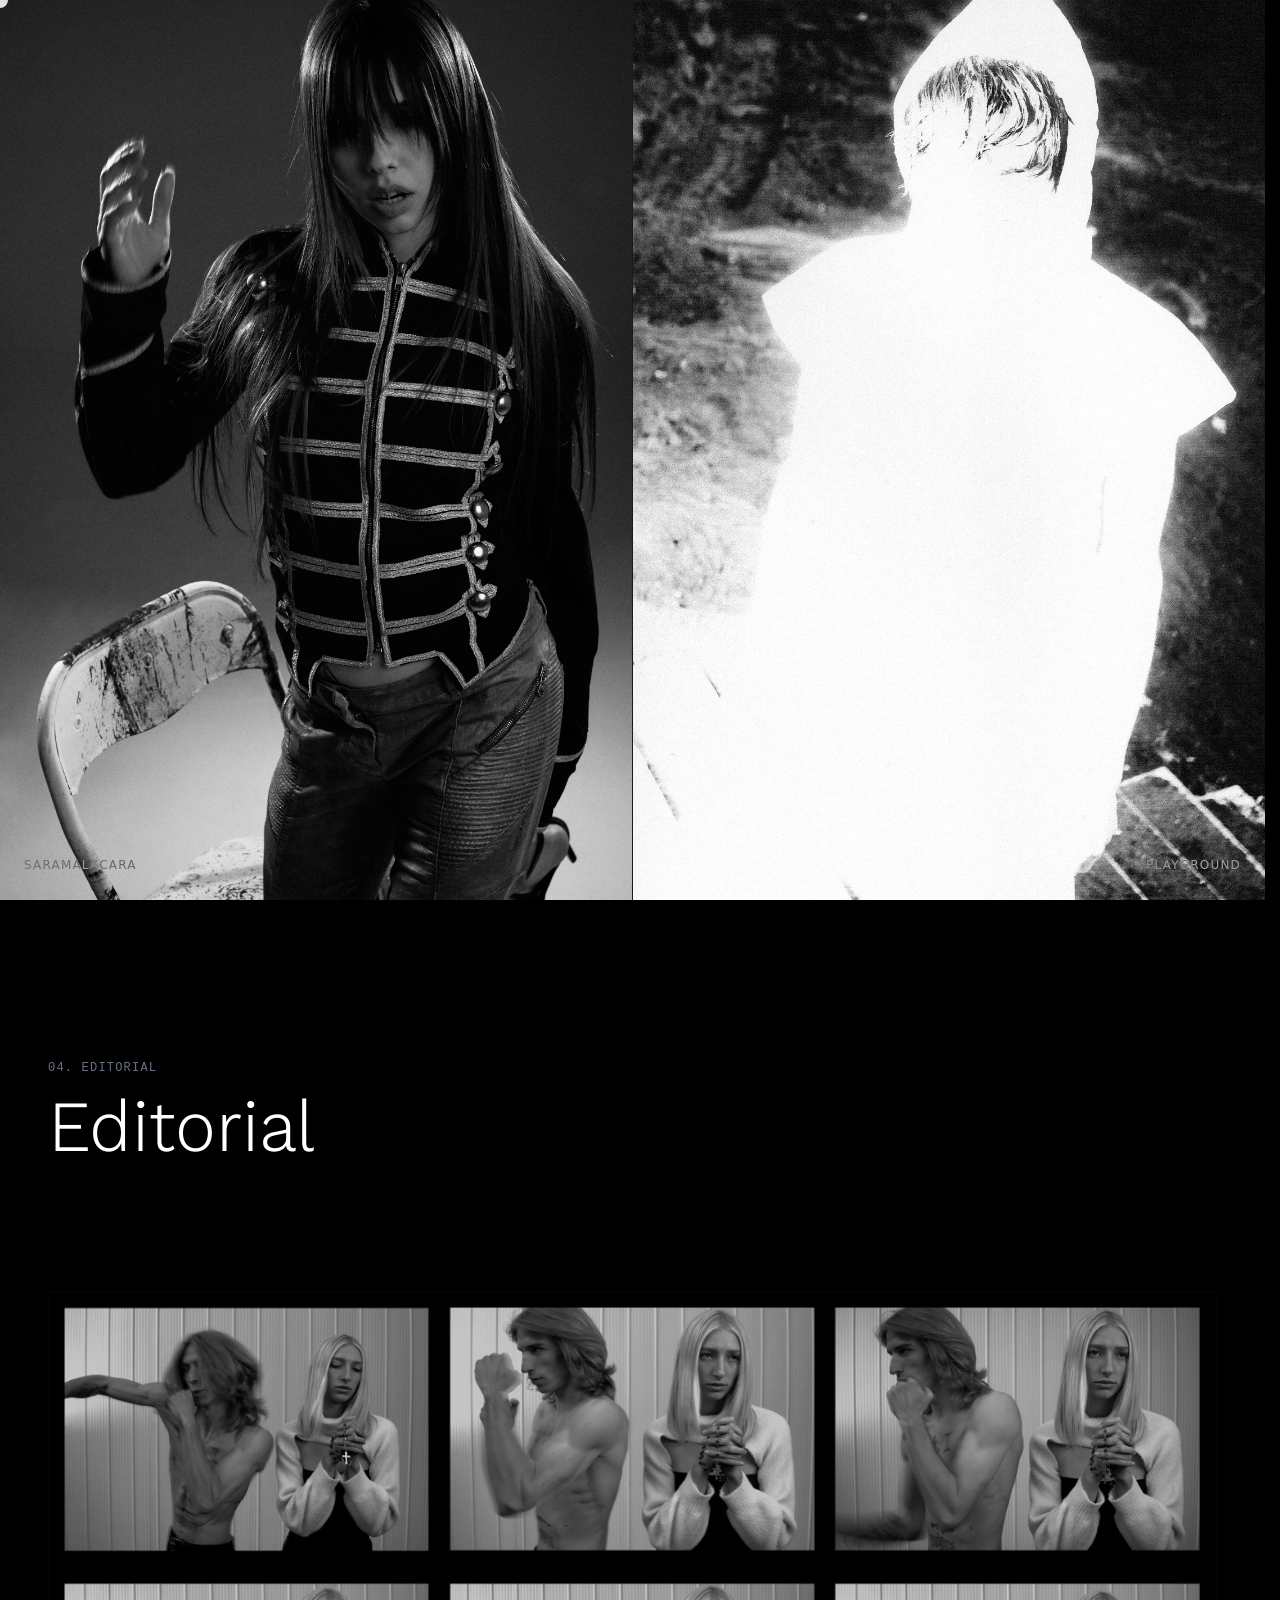
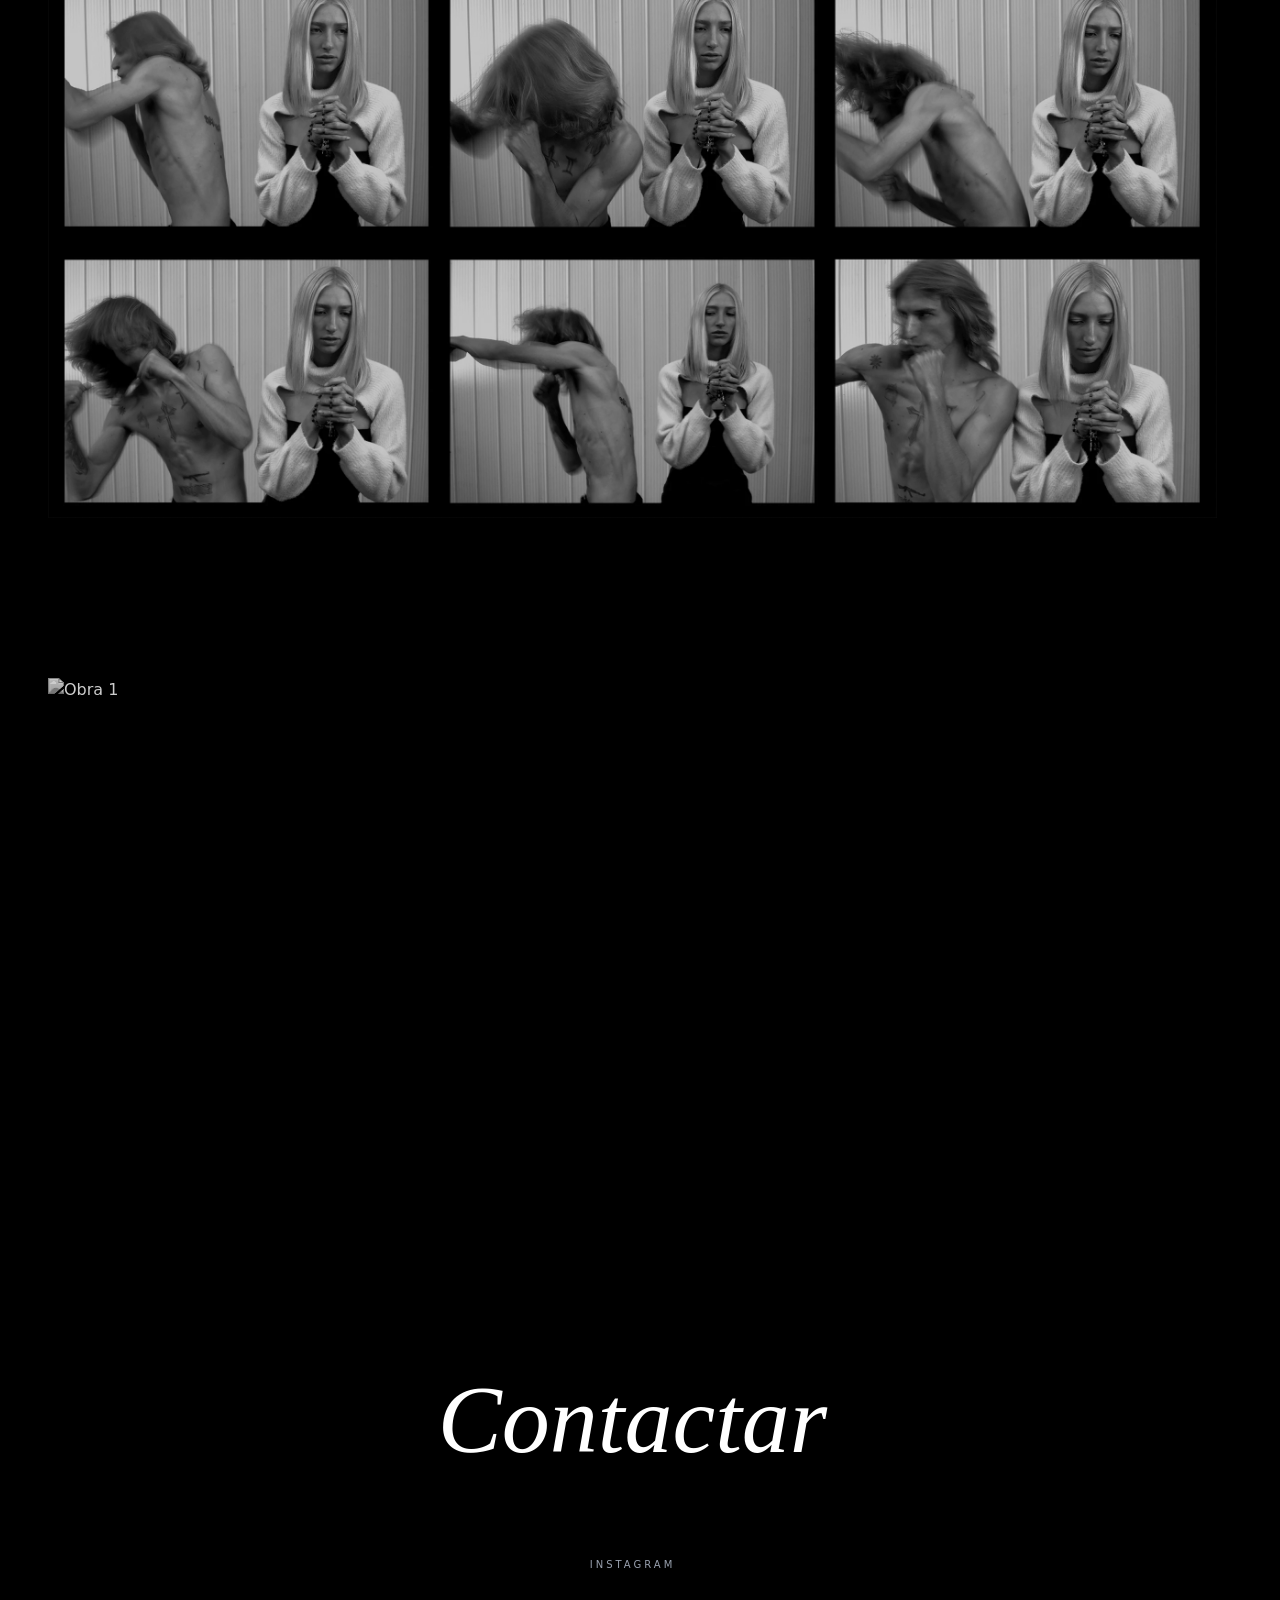
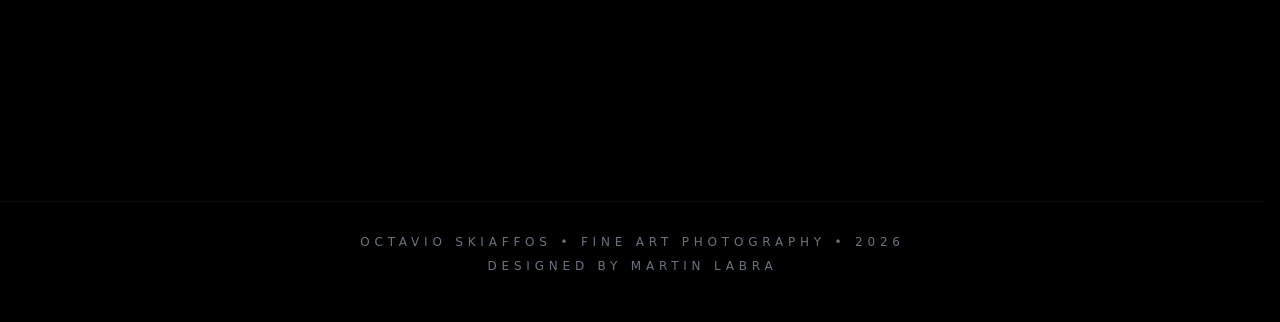
==== commit 7ac19255: "Feedback aplicado: Index black, Gallery fix, Commissions order, Fashion timeline & themes" ====
--- a/index.html
+++ b/index.html
@@ -1,31 +1,44 @@
 <!DOCTYPE html>
 <html lang="es" class="scroll-smooth">
 <head>
+    <link rel="icon" type="image/jpeg" href="FAVICON-OS-180.jpg">
     <meta charset="UTF-8">
     <meta name="viewport" content="width=device-width, initial-scale=1.0">
     <title>OCTAVIOSKIAFFOS</title>
     <link href="./index.css" rel="stylesheet">
+    
     <link rel="preconnect" href="https://fonts.googleapis.com">
     <link rel="preconnect" href="https://fonts.gstatic.com" crossorigin>
     <link href="https://fonts.googleapis.com/css2?family=Inter:wght@300;400&family=Playfair+Display:ital,wght@0,400;0,600;1,400&display=swap" rel="stylesheet">
     <link href="https://fonts.googleapis.com/css2?family=Poppins:wght@400;600;800;900&display=swap" rel="stylesheet">
+    <link href="https://fonts.googleapis.com/css2?family=Kantumruy+Pro:wght@300;400;700&display=swap" rel="stylesheet">
     
     <style>
-        /* --- CSS GLOBAL --- */
-        body { cursor: none; } 
-        
-        /* Cursor mejorado: transition-opacity para que desaparezca suave al salir */
+        /* --- CORRECCIÓN DE PESTAÑEO Y SALTO --- */
+        html {
+            background-color: black; 
+            scrollbar-gutter: stable; 
+        }
+
+        body { 
+            cursor: none; 
+            background-color: black;
+            overflow-x: hidden;
+            width: 100%;
+        } 
+
+        /* FORZAR QUE NUNCA SALGA LA "MANITO" DEL NAVEGADOR */
+        a, button, [type="button"], [type="submit"] {
+            cursor: none !important;
+        }
+        
+        /* Cursor mejorado */
         .cursor-dot {
             pointer-events: none; 
             z-index: 9999; 
             mix-blend-mode: difference;
-            transition: opacity 0.3s ease, transform 0.1s ease; /* Suavidad al desaparecer */
-        }
-
-        .noise {
-            position: fixed; top: 0; left: 0; width: 100%; height: 100%;
-            pointer-events: none; z-index: 50; opacity: 0.05;
-            background-image: url("data:image/svg+xml,%3Csvg viewBox='0 0 200 200' xmlns='http://www.w3.org/2000/svg'%3E%3Cfilter id='noiseFilter'%3E%3CfeTurbulence type='fractalNoise' baseFrequency='0.65' numOctaves='3' stitchTiles='stitch'/%3E%3C/filter%3E%3Crect width='100%25' height='100%25' filter='url(%23noiseFilter)'/%3E%3C/svg%3E");
+            transition: width 0.3s ease, height 0.3s ease, opacity 0.3s ease, transform 0.1s ease;
+            transform-origin: center;
         }
 
         /* --- ANIMACIONES DEL LOADER --- */
@@ -54,6 +67,10 @@
             letter-spacing: -0.02em;
         }
 
+        .font-kantumruy {
+            font-family: 'Kantumruy Pro', sans-serif;
+        }
+
         .animate-fadeOutLoader { 
             animation: fadeOutLoader 1.5s ease-out forwards; 
         }
@@ -65,17 +82,15 @@
         
     </style>
 </head>
-<body class="text-white font-sans selection:bg-white selection:text-black overflow-x-hidden">
+<body class="text-white font-sans selection:bg-white selection:text-black">
 
     <div id="loader" class="fixed inset-0 bg-black flex items-center justify-center z-[100]">
         <h1 id="loader-text" class="text-5xl leading-none font-poppins uppercase tracking-[0.2em] text-white text-center absolute whitespace-nowrap">
             Octavio Skiaffos
         </h1>
     </div>
-
-    <div class="noise"></div>
     
-    <div id="cursor" class="cursor-dot fixed w-4 h-4 bg-white rounded-full transform -translate-x-1/2 -translate-y-1/2"></div>
+    <div id="cursor" class="cursor-dot fixed w-4 h-4 bg-white rounded-full transform -translate-x-1/2 -translate-y-1/2 flex justify-center items-center"></div>
 
     <nav id="navbar" class="fixed top-0 w-full z-50 px-8 py-8 flex items-center transition-all duration-500 pointer-events-none opacity-0">
         <div id="nav-bg" class="absolute inset-0 bg-black/0 backdrop-blur-0 transition-all duration-500 z-[-1]"></div>
@@ -95,7 +110,7 @@
         </div>
 
         <div class="flex-1 flex justify-end">
-            <a href="#contacto" class="pointer-events-auto text-[10px] md:text-xs tracking-widest uppercase text-white transition-all ">
+            <a href="#contacto" class="pointer-events-auto text-[10px] md:text-xs tracking-widest uppercase text-white transition-all hover:text-gray-400">
                 Contacto 
                 <span class="absolute bottom-0 left-0 w-0 h-px bg-white transition-all group-hover:w-full"></span>
             </a>
@@ -103,7 +118,8 @@
     </nav>
 
     <header class="h-screen w-full relative overflow-hidden bg-black flex flex-col md:flex-row">
-        <div class="relative w-full h-1/2 md:w-1/2 md:h-full overflow-hidden group border-b md:border-b-0 md:border-r border-white/10">
+        
+        <a href="commissions.html" class="relative w-full h-1/2 md:w-1/2 md:h-full overflow-hidden group border-b md:border-b-0 md:border-r border-white/10 block cursor-none">
             <img src="optimizadas_web/saramalacara/70.webp" 
                  alt="Retrato Artístico 1" 
                  class="w-full h-full object-cover object-[0%_10%] grayscale hover:grayscale-0 transition-all duration-1000 ease-in-out transform scale-100 hover:scale-105">
@@ -111,62 +127,45 @@
             <div class="absolute bottom-6 left-6 z-10 mix-blend-difference pointer-events-none">
                 <span class="text-xs uppercase tracking-widest text-white/70">SARAMALACARA</span>
             </div>
-        </div>
-
-        <div class="relative w-full h-1/2 md:w-1/2 md:h-full group">
+        </a>
+
+        <a href="playground.html" class="relative w-full h-1/2 md:w-1/2 md:h-full group block cursor-none">
             <img src="optimizadas_web/20s/21.webp" 
                  alt="Retrato Artístico 2" 
                  class="w-full h-full object-cover object-[0%_5%] grayscale hover:grayscale-0 transition-all duration-1000 ease-in-out transform scale-100 hover:scale-105">
                  
             <div class="absolute bottom-6 right-6 z-10 mix-blend-difference pointer-events-none">
-                <span class="text-xs uppercase tracking-widest text-white/70">20S</span>
-            </div>
-        </div>
+                <span class="text-xs uppercase tracking-widest text-white/70">playground</span>
+            </div>
+        </a>
     </header>
 
     <section id="obra" class="py-40 px-4 md:px-12 bg-black relative z-10">
-        <div class="mb-32 flex flex-col items-start animate-on-scroll opacity-0 transition-opacity duration-1000">
-            <span class="text-xs text-gray-500 font-mono mb-4 tracking-widest">01. ARCHIVE</span>
-            <h2 class="text-5xl md:text-7xl font-serif italic text-white">Selección Visual</h2>
-        </div>
-
-        <div class="relative w-full mb-40 group animate-on-scroll opacity-0 transition-all duration-1000 translate-y-20">
+        <a href="editorial.html"><div class="mb-32 flex flex-col items-start animate-on-scroll opacity-0 transition-opacity duration-1000">
+            <span class="text-xs text-gray-500 font-mono mb-4 tracking-widest">04. EDITORIAL</span>
+            <h2 class="text-5xl md:text-7xl font-kantumruy font-light text-white">Editorial</h2>
+        </div/a>
+
+        <a href="editorial.html" class="relative w-full mb-40 group animate-on-scroll opacity-0 transition-all duration-1000 translate-y-20 block cursor-none">
             <div class="w-full overflow-hidden grayscale hover:grayscale-0 transition duration-1000 ease-in-out relative">
                 <img src="optimizadas_web/editorial/145.webp" 
                      alt="Obra 1" 
                      class="block w-full h-auto transform scale-100 group-hover:scale-105 transition duration-1000">
                 <div class="absolute inset-0 bg-black/20 group-hover:bg-transparent transition duration-1000"></div>
             </div>
-            <div class="mt-6 flex justify-between items-end border-t border-white/20 pt-4">
-                <h3 class="text-3xl font-serif italic">Sombras Urbanas</h3>
-                <span class="text-xs font-mono text-gray-400">N° 001 &mdash; 2025</span>
-            </div>
-        </div>
-
-        <div class="relative w-full mb-40 group animate-on-scroll opacity-0 transition-all duration-1000 translate-y-20">
+        </a>
+
+        <a href="editorial.html" class="relative w-full mb-40 group animate-on-scroll opacity-0 transition-all duration-1000 translate-y-20 block cursor-none">
             <div class="w-full overflow-hidden grayscale hover:grayscale-0 transition duration-1000 ease-in-out relative">
                 <img src="IMG/editorial/200.jpeg" 
                      alt="Obra 1" 
                      class="block w-full h-auto transform scale-100 group-hover:scale-105 transition duration-1000">
                 <div class="absolute inset-0 bg-black/20 group-hover:bg-transparent transition duration-1000"></div>
             </div>
-        </div>
+        </a>
     </section>
 
-    <section id="manifiesto" class="py-40 px-8 bg-zinc-950 text-center flex flex-col items-center justify-center min-h-[90vh] relative z-10 border-y border-white/10">
-        <span class="text-xs text-red-600 font-mono mb-12 tracking-[0.5em] uppercase animate-on-scroll opacity-0">02. Warning</span>
-        <p class="text-3xl md:text-6xl font-serif leading-tight max-w-5xl text-gray-300 animate-on-scroll opacity-0 translate-y-10 transition-all duration-1000 delay-300">
-            "La fotografía no es ver. <br>Es <span class="text-white italic underline decoration-1 underline-offset-8 decoration-red-900">sentir</span> lo que otros ignoran."
-        </p>
-        <div class="w-[1px] h-32 bg-gradient-to-b from-white to-transparent my-16 animate-on-scroll opacity-0 delay-500"></div>
-        <p class="text-sm md:text-base text-gray-500 max-w-xl leading-loose font-light tracking-wide animate-on-scroll opacity-0 translate-y-10 transition-all duration-1000 delay-700">
-            Mi proceso es destructivo. Elimino el color, elimino el contexto, elimino la comodidad. Lo que queda es la cruda realidad de la forma y la luz.
-        </p>
-    </section>
-
     <section id="contacto" class="h-screen flex flex-col justify-center items-center bg-black relative z-10">
-        <span class="absolute top-12 left-12 text-xs text-gray-600 tracking-widest">INQUIRIES / BOOKING</span>
-        
         <div class="relative group">
             <a href="mailto:art@octavioskiaffos.com" class="text-5xl md:text-8xl font-serif italic text-white mix-blend-difference hover:text-red-600 transition duration-700">
                 Contactar
@@ -175,15 +174,14 @@
         </div>
         
         <div class="mt-20 flex space-x-16">
-            <a href="#" class="text-[10px] tracking-[0.3em] uppercase text-gray-400 hover:text-white transition">Instagram</a>
-            <a href="#" class="text-[10px] tracking-[0.3em] uppercase text-gray-400 hover:text-white transition">Behance</a>
+            <a href="https://www.instagram.com/octavioskiaffos/" class="text-[10px] tracking-[0.3em] uppercase text-gray-400 hover:text-white transition">Instagram</a>
         </div>
 
         <footer class="absolute bottom-12 w-full text-center border-t border-white/5 pt-8">
-            <p class="text-[9px] text-gray-700 tracking-[0.4em] uppercase">
+            <p class="text-xs text-gray-500 tracking-[0.4em] uppercase mb-2">
                 Octavio Skiaffos &bull; Fine Art Photography &bull; 2026
             </p>
-            <p class="text-[9px] text-gray-700 tracking-[0.4em] uppercase">
+            <p class="text-xs text-gray-500 tracking-[0.4em] uppercase">
                 Designed by Martin Labra
             </p>
         </footer>
@@ -191,7 +189,6 @@
 
     <script>
         // --- 1. FORZAR SCROLL AL INICIO AL RECARGAR ---
-        // Esto le dice al navegador que no recuerde dónde estaba el usuario.
         if (history.scrollRestoration) {
             history.scrollRestoration = 'manual';
         }
@@ -200,22 +197,21 @@
         // --- 2. CURSOR ---
         const cursor = document.getElementById('cursor');
         
-        // Movimiento básico
         const moveCursor = (e) => {
             cursor.style.left = e.clientX + 'px';
             cursor.style.top = e.clientY + 'px';
         }
         document.addEventListener('mousemove', moveCursor);
 
-        // Ocultar cursor si sale de la ventana
         document.addEventListener('mouseleave', () => {
             cursor.classList.add('opacity-0');
         });
         
-        // Mostrar cursor al volver a entrar
         document.addEventListener('mouseenter', () => {
             cursor.classList.remove('opacity-0');
         });
+
+        // --- 3. ANIMACIÓN CURSOR EN TODOS LOS LINKS ---
 
         // Scroll animation observer
         const observer = new IntersectionObserver((entries) => {
@@ -254,7 +250,7 @@
 
             // Asegurar bloqueo de scroll
             document.body.classList.add('overflow-hidden');
-            window.scrollTo(0, 0); // Doble seguridad
+            window.scrollTo(0, 0);
 
             setTimeout(() => {
                 loaderText.classList.add('animate-moveText');
